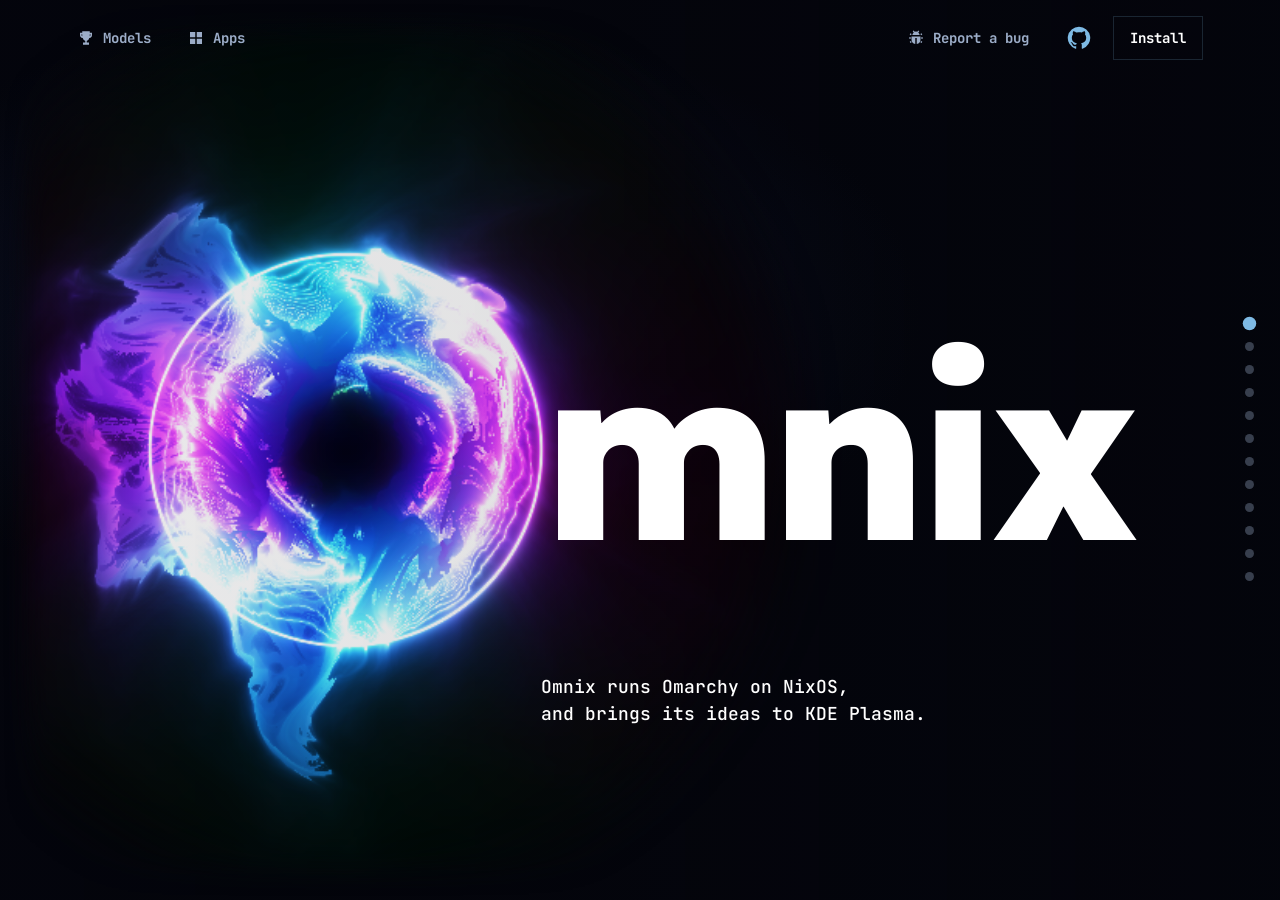
==== index.html @ 340ceb30 "Add Apps section: agent-tested workflows registry and page Registry-driven apps/ page (scripts/build" ====
<!doctype html>
<html lang="en">
<head>
<meta charset="utf-8">
<meta name="viewport" content="width=device-width, initial-scale=1, viewport-fit=cover">
<meta name="color-scheme" content="dark">
<style>html,body{background:#04050c;color:#e8eef8}*,*::before,*::after{box-sizing:border-box}body{margin:0}img,svg{max-width:100%}[hidden]{display:none!important}</style>
<link rel="icon" type="image/svg+xml" href="favicon.svg?v=corona-white-ring">
<link rel="icon" type="image/png" sizes="32x32" href="favicon-32.png?v=corona-white-ring">
<link rel="shortcut icon" href="favicon.ico?v=corona-white-ring">
<link rel="canonical" href="https://www.omnix-linux.com/">
<meta property="og:type" content="website">
<meta property="og:site_name" content="Omnix">
<meta property="og:locale" content="en_US">
<meta property="og:title" content="Omnix: Run Omarchy on NixOS — Hyprland or KDE Plasma">
<meta property="og:description" content="Run Omarchy on NixOS. Omnix is NixOS with the standard Linux filesystem layout, a choice of Hyprland - Omarchy or KDE Plasma - Atrium, and boot-menu rollbacks.">
<meta property="og:url" content="https://www.omnix-linux.com/">
<meta property="og:image" content="https://www.omnix-linux.com/social-preview.png?v=9">
<meta property="og:image:secure_url" content="https://www.omnix-linux.com/social-preview.png?v=9">
<meta property="og:image:type" content="image/png">
<meta property="og:image:width" content="1200">
<meta property="og:image:height" content="630">
<meta property="og:image:alt" content="A large cyan-violet Coronal ring forming the O beside smaller mnix lettering, with the tagline Run Omarchy on NixOS, with Linux paths and rollbacks.">
<meta name="twitter:card" content="summary_large_image">
<meta name="twitter:title" content="Omnix: Run Omarchy on NixOS — Hyprland or KDE Plasma">
<meta name="twitter:description" content="Run Omarchy on NixOS. Omnix is NixOS with the standard Linux filesystem layout, a choice of Hyprland - Omarchy or KDE Plasma - Atrium, and boot-menu rollbacks.">
<meta name="twitter:image" content="https://www.omnix-linux.com/social-preview.png?v=9">
<meta name="twitter:image:alt" content="A large cyan-violet Coronal ring forming the O beside smaller mnix lettering, with the tagline Run Omarchy on NixOS, with Linux paths and rollbacks.">
<title>Omnix: Run Omarchy on NixOS — Hyprland or KDE Plasma</title>
<meta name="color-scheme" content="dark">
<style>html, body { background: #04050c; color: #e8eef8; }
  /* Motion. Entrances decelerate (Material 3 "emphasized decelerate"), run 450-800ms, and stagger
     eyebrow, headline, copy, then the evidence panel and its contents.
     Only transform and opacity animate. Hidden states exist only under .motion, which the head
     script sets before first paint and removes again if the reveal script never runs. */
  :root { --ease-out: cubic-bezier(0.05, 0.7, 0.1, 1); --ease-soft: cubic-bezier(0.16, 1, 0.3, 1); }

  .motion main section:not(.hero):not(.in) :is(.eyebrow, .lede, .term, .stat, .flow > div, .menu .q, .opt, .steps li, .chips span) { opacity: 0; transition: none; }
  .motion main section:not(.hero):not(.in) h2 { opacity: 0; transform: translateY(18px); }
  .motion main section:not(.hero):not(.in) .eyebrow { transform: translateX(-12px); }
  .motion main section:not(.hero):not(.in) .lede { transform: translateY(18px); }
  .motion main section:not(.hero):not(.in) :is(.term, .stat, .steps li) { transform: translateY(40px) scale(0.965); }
  .motion main section:not(.hero):not(.in) :is(.flow > div, .menu .q, .opt, .chips span) { transform: translateY(12px); }

  .motion main section.in :is(.eyebrow, .lede, .term, .stat, .flow > div, .menu .q, .opt, .steps li, .chips span) {
    transition: opacity .55s var(--ease-soft), transform .75s var(--ease-out);
    transition-delay: var(--d, 0ms);
  }
  .motion main section.in h2 { transition: opacity .55s var(--ease-soft), transform .75s var(--ease-out); transition-delay: var(--d, 0ms); }
  /* The stat lands with a little overshoot. */
  .motion main section.in .stat { transition: opacity .5s var(--ease-soft), transform .9s cubic-bezier(0.34, 1.56, 0.64, 1); transition-delay: var(--d, 0ms); }

</style>
<script>
  // Enable section reveals before first paint when motion is allowed.
  (function () {
    try {
      var root = document.documentElement;
      if (window.matchMedia("(prefers-reduced-motion: reduce)").matches) return;
      if ("IntersectionObserver" in window) {
        root.classList.add("motion");
        // If the reveal script never starts, show everything rather than leave it hidden.
        setTimeout(function () { if (!root.classList.contains("motion-live")) root.classList.remove("motion"); }, 3000);
      }
    } catch (e) {}
  })();
</script>
<meta name="description" content="Run Omarchy on NixOS. Omnix is NixOS with the standard Linux filesystem layout, a choice of Hyprland - Omarchy or KDE Plasma - Atrium, and boot-menu rollbacks.">
<script type="application/ld+json">
{
 "@context": "https://schema.org",
 "@graph": [
  {
   "@type": "WebSite",
   "@id": "https://www.omnix-linux.com/#website",
   "name": "Omnix",
   "url": "https://www.omnix-linux.com/"
  },
  {
   "@type": "SoftwareApplication",
   "@id": "https://www.omnix-linux.com/#omnix",
   "name": "Omnix",
   "description": "Omnix is NixOS with the standard Linux filesystem layout. It adds that layout as a layer — no forked packages, no overlays — so Omarchy's Hyprland desktop, KDE Plasma - Atrium and prebuilt Linux software run unmodified, with declarative configuration and boot-menu rollbacks.",
   "applicationCategory": "OperatingSystem",
   "operatingSystem": "Linux (x86-64)",
   "softwareVersion": "0.1.0",
   "url": "https://www.omnix-linux.com/",
   "downloadUrl": "https://github.com/Omnix-Linux/Omnix/releases",
   "isAccessibleForFree": true,
   "offers": {
    "@type": "Offer",
    "price": "0",
    "priceCurrency": "USD"
   },
   "isBasedOn": {
    "@type": "SoftwareApplication",
    "name": "NixOS",
    "url": "https://nixos.org/"
   },
   "sameAs": [
    "https://github.com/Omnix-Linux",
    "https://github.com/Omnix-Linux/Omnix"
   ]
  },
  {
   "@type": "FAQPage",
   "@id": "https://www.omnix-linux.com/#faq",
   "mainEntity": [
    {
     "@type": "Question",
     "name": "What is Omnix?",
     "acceptedAnswer": {
      "@type": "Answer",
      "text": "Omnix is NixOS with the standard Linux filesystem layout. It adds that layout as a layer — no forked packages, no overlays — so Omarchy's Hyprland desktop, KDE Plasma - Atrium and prebuilt Linux software run unmodified, with declarative configuration and boot-menu rollbacks."
     }
    },
    {
     "@type": "Question",
     "name": "Can I run Omarchy on NixOS?",
     "acceptedAnswer": {
      "@type": "Answer",
      "text": "Yes. The Hyprland - Omarchy flavor of Omnix runs Omarchy's own Hyprland configuration, keybindings, themes and scripts on a NixOS base. Choose stable for a pinned Omarchy release (4.0.4) or latest to follow Omarchy's development branch."
     }
    },
    {
     "@type": "Question",
     "name": "Is there an Omarchy-like setup for KDE Plasma?",
     "acceptedAnswer": {
      "@type": "Answer",
      "text": "Yes. KDE Plasma - Atrium is a declarative KDE Plasma 6 desktop that borrows Omarchy habits such as a Meta+W overview, per-screen virtual desktops, the JetBrainsMono Nerd Font and fast key repeat, while staying a familiar, mouse-first taskbar desktop."
     }
    },
    {
     "@type": "Question",
     "name": "Where do I report a bug?",
     "acceptedAnswer": {
      "@type": "Answer",
      "text": "Open an issue with the bug report form at https://github.com/Omnix-Linux/Omnix/issues/new?template=bug.yml. It covers the installer, the base system, both desktops and local AI, and asks for the system details needed. Known issues are listed at https://github.com/Omnix-Linux/Omnix/issues."
     }
    },
    {
     "@type": "Question",
     "name": "Can I change the look without reinstalling?",
     "acceptedAnswer": {
      "@type": "Answer",
      "text": "Yes. In Hyprland - Omarchy, press Super + Ctrl + Shift + Space and pick one of Omarchy's built-in themes; the bar, window borders, terminal and editor change immediately, with no rebuild. To change the whole desktop, change one line in your configuration and rebuild, and the previous desktop stays in the boot menu."
     }
    },
    {
     "@type": "Question",
     "name": "Is Omnix a NixOS fork?",
     "acceptedAnswer": {
      "@type": "Answer",
      "text": "No. Omnix is NixOS (nixos-unstable) with unmodified nixpkgs packages from cache.nixos.org. It adds the standard Linux filesystem layout as a layer built from nix-ld and envfs — symlinks and a library cache, with no overlays, no patched packages and nothing forked."
     }
    },
    {
     "@type": "Question",
     "name": "What does an Omnix rollback restore?",
     "acceptedAnswer": {
      "@type": "Answer",
      "text": "System apps, libraries, system settings and the Linux compatibility layer. Every update is a new boot-menu entry, so you can pick the previous one or run sudo nixos-rebuild switch --rollback. Files and personal settings in your home folder are not changed."
     }
    },
    {
     "@type": "Question",
     "name": "Will prebuilt Linux software run on Omnix?",
     "acceptedAnswer": {
      "@type": "Answer",
      "text": "Most prebuilt software that expects /bin/bash, /usr/lib and /lib64/ld-linux-x86-64.so.2 runs unmodified, including manylinux Python wheels, rustup, AppImages, Electron apps and Playwright's Chromium."
     }
    },
    {
     "@type": "Question",
     "name": "How is Omnix different from omarchy-nix?",
     "acceptedAnswer": {
      "@type": "Answer",
      "text": "omarchy-nix recreates Omarchy as a NixOS and home-manager configuration. Omnix runs Omarchy's own sources on a NixOS base with standard Linux paths, and also offers a KDE Plasma desktop. Both are independent community projects."
     }
    },
    {
     "@type": "Question",
     "name": "What hardware does Omnix support?",
     "acceptedAnswer": {
      "@type": "Answer",
      "text": "Omnix currently supports 64-bit Intel and AMD PCs (x86-64). The Try Omnix Docker app, which runs the real installer in a virtual machine, needs x86-64 Linux, Docker and KVM."
     }
    },
    {
     "@type": "Question",
     "name": "Is Omnix affiliated with Omarchy or NixOS?",
     "acceptedAnswer": {
      "@type": "Answer",
      "text": "No. Omnix is an independent project and is not affiliated with or endorsed by Omarchy, 37signals, Basecamp or the NixOS Foundation."
     }
    }
   ]
  }
 ]
}
</script>
<link rel="preload" href="fonts/lexend-latin.woff2" as="font" type="font/woff2" crossorigin fetchpriority="high">
<link rel="preload" href="fonts/instrument-sans-latin.woff2" as="font" type="font/woff2" crossorigin>
<link rel="preload" href="fonts/jetbrains-mono-latin.woff2" as="font" type="font/woff2" crossorigin fetchpriority="high">
<style>
@font-face {
  font-family: 'Instrument Sans';
  font-style: normal;
  font-weight: 400 600;
  font-stretch: 100%;
  font-display: swap;
  src: url(fonts/instrument-sans-latin.woff2) format('woff2');
  unicode-range: U+0000-00FF, U+0131, U+0152-0153, U+02BB-02BC, U+02C6, U+02DA, U+02DC, U+0304, U+0308, U+0329, U+2000-206F, U+20AC, U+2122, U+2191, U+2193, U+2212, U+2215, U+FEFF, U+FFFD;
}
@font-face {
  font-family: 'JetBrains Mono';
  font-style: normal;
  font-weight: 400 800;
  font-display: swap;
  src: url(fonts/jetbrains-mono-latin.woff2) format('woff2');
  unicode-range: U+0000-00FF, U+0131, U+0152-0153, U+02BB-02BC, U+02C6, U+02DA, U+02DC, U+0304, U+0308, U+0329, U+2000-206F, U+20AC, U+2122, U+2191, U+2193, U+2212, U+2215, U+FEFF, U+FFFD;
}
@font-face {
  font-family: 'Lexend';
  font-style: normal;
  font-weight: 800;
  font-display: swap;
  src: url(fonts/lexend-latin.woff2) format('woff2');
  unicode-range: U+0000-00FF, U+0131, U+0152-0153, U+02BB-02BC, U+02C6, U+02DA, U+02DC, U+0304, U+0308, U+0329, U+2000-206F, U+20AC, U+2122, U+2191, U+2193, U+2212, U+2215, U+FEFF, U+FFFD;
}
</style>
<link rel="preload" href="shader-profile.json?v=mobile-stability-alpha-20261004" as="fetch" crossorigin>
<style>
  /* Layout: one idea per panel over the shader backdrop; copy and evidence share two columns. */
  :root {
    --void: #04050c;
    --ink: #e8eef8;
    --muted: #9cadc8;
    --ice: #7ebae4;
    --nix: #5277c3;
    --violet: #a78bfa;
    --panel: rgba(8, 11, 24, 0.62);
    --line: rgba(126, 186, 228, 0.18);
    --ok: #86efac;
    --font-display: "JetBrains Mono", ui-monospace, "SF Mono", Menlo, Consolas, monospace;
    --font-body: "Instrument Sans", "Segoe UI", system-ui, -apple-system, sans-serif;
    --font-mono: "JetBrains Mono", ui-monospace, "SF Mono", Menlo, Consolas, monospace;
    --step--1: clamp(0.82rem, 0.78rem + 0.15vw, 0.9rem);
    --step-0: clamp(1rem, 0.95rem + 0.25vw, 1.125rem);
    --step-1: clamp(1.25rem, 1.1rem + 0.6vw, 1.5rem);
    --step-3: clamp(2rem, 1.4rem + 2.6vw, 3.4rem);
    --step-5: clamp(3.4rem, 2rem + 7vw, 7.5rem);
    color-scheme: dark;
  }
  /* The document never scrolls; .page does. The shader canvas and the other fixed
     layers sit outside the scroller, so the browser never moves them during a scroll.
     As a fixed layer of a scrolling document, iOS repositioned the canvas a frame late
     each time the worker drew a new frame mid-scroll, so the shader jittered. */
  html, body { height: 100%; overflow: hidden; overscroll-behavior: none; }
  .page {
    position: fixed; inset: 0; z-index: 3; overflow-x: hidden; overflow-y: auto;
    overscroll-behavior-y: contain; -webkit-overflow-scrolling: touch;
    scroll-behavior: smooth; scroll-padding-top: var(--header-height, 76px);
    scroll-timeline: --page block;
  }
  .page:focus { outline: none; }
  /* Fixed layers outside .page animate on its scroll timeline. */
  body { timeline-scope: --page; }
  @media (prefers-reduced-motion: reduce) { .page { scroll-behavior: auto; } }
  body {
    background: var(--void);
    color: var(--ink);
    font-family: var(--font-body);
    font-size: var(--step-0);
    line-height: 1.6;
    -webkit-font-smoothing: antialiased;
  }

  /* Subtle static backdrop; the animated shader belongs to the logo. */
  /* Fixed backdrops take the large viewport height (vh is lvh on iOS), which stays constant
     while Safari's toolbars slide. inset: 0 would resize them mid-scroll and the glow would jump. */
  body::before {
    content: ""; position: fixed; inset: 0 0 auto; height: 100vh; height: 100lvh; z-index: 0; pointer-events: none;
    background: radial-gradient(ellipse 55% 42% at 28% 35%, #10152f 0%, #080b19 45%, var(--void) 80%);
  }
  .scrim {
    position: fixed; inset: 0 0 auto; height: 100vh; height: 100lvh; z-index: 1; pointer-events: none;
    background: linear-gradient(90deg, rgba(4, 5, 12, 0.08) 0%, rgba(4, 5, 12, 0.12) 48%, rgba(4, 5, 12, 0.55) 100%);
  }
  main { position: relative; z-index: 3; }

  section {
    display: grid;
    align-items: center;
    padding-inline: max(16px, 6vw);
    padding-block: clamp(56px, 9svh, 120px);
  }
  /* Keep content animation invalidations inside their own section. */
  main section:not(.hero) { contain: layout paint; }
  /* Only skip sections after their natural size has been rendered and remembered. */
  main section.in { content-visibility: auto; contain-intrinsic-block-size: auto 900px; }
  /* Only the hero fills the screen; the rest size to their content so there are no dead gaps. */
  section.hero { min-height: 100svh; }
  .split {
    display: grid; gap: clamp(28px, 5vw, 72px);
    grid-template-columns: minmax(0, 1.05fr) minmax(0, 0.95fr);
    align-items: center; max-width: 1240px; width: 100%;
  }
  .split > * { min-width: 0; }
  /* The desktop showcase leads with the demo. DOM order stays copy-first for
     reading order and column-scroll, so only the visual order is swapped. */
  .split.desktop-showcase { grid-template-columns: minmax(0, 0.95fr) minmax(0, 1.05fr); }
  .split.desktop-showcase > .scroll-copy-pane { order: 2; }
  .split.desktop-showcase > .desktop-demo { order: 1; }
  .scroll-copy-pane { display: contents; }
  .scroll-copy { min-width: 0; }
  .split.dual-scroll { align-items: start; }
  .dual-scroll > .scroll-copy-pane { display: block; align-self: stretch; overflow: clip; }
  .dual-scroll .scroll-copy { display: flow-root; }
  @media (max-width: 860px) {
    .split, .split.desktop-showcase { grid-template-columns: minmax(0, 1fr); }
    /* Stacked, the copy has to lead again. */
    .split.desktop-showcase > .scroll-copy-pane,
    .split.desktop-showcase > .desktop-demo { order: 0; }
  }

  .eyebrow {
    font-family: var(--font-mono); font-size: var(--step--1); letter-spacing: 0.14em;
    text-transform: uppercase; color: var(--ice);
    display: flex; align-items: center; gap: 12px;
  }
  .eyebrow .n { color: var(--violet); }
  /* Promoted to a real heading where a section has no visible h2. */
  h2.eyebrow { display: flex; font-weight: 400; line-height: 1.3; margin: 0 0 18px; }
  h2 {
    font-family: var(--font-display); font-weight: 800; font-size: var(--step-3);
    line-height: 1.08; letter-spacing: -0.03em; margin: 18px 0 20px; text-wrap: balance;
  }
  h2 em { font-style: normal; background: linear-gradient(90deg, var(--ice), var(--nix) 55%, var(--violet)); -webkit-background-clip: text; background-clip: text; color: transparent; }
  .lede { color: var(--muted); max-width: 56ch; margin: 0; }
  .lede + .lede { margin-top: 14px; }
  .lede strong { color: var(--ink); font-weight: 600; }
  code, .mono { font-family: var(--font-mono); font-size: 0.92em; }
  .lede code { color: var(--ink); background: rgba(126, 186, 228, 0.1); padding: 1px 6px; border-radius: 4px; }

  /* Hero */
  .hero { position: relative; align-items: center; justify-items: center; text-align: center; }
  .hero .hero-inner { justify-items: center; }
  .hero .brand { width: 100%; }
  .hero-inner { max-width: 1240px; width: 100%; display: grid; gap: 28px; }
  .wordmark { position: relative; height: min(62svh, 620px); width: 100%; margin: 0; font-family: "Lexend", "Arial Black", system-ui, sans-serif; font-weight: 800; line-height: 1; }
  /* inset: 0 fills the viewport; 100vh would track Safari's collapsing chrome. */
  /* Hero layers: position comes only from position: fixed and opacity only from the
     scroll timeline below, so nothing on the scroll path runs JavaScript. One-time
     ready states fade with filter: opacity(), leaving opacity to the scroll fade. */
  #coronal { position: fixed; inset: 0; z-index: 0; pointer-events: none; filter: opacity(0); transition: filter .45s ease-out; }
  .shader-ready #coronal { filter: none; }
  .logo-orbit { position: absolute; left: calc(38vw - (100vw - min(88vw, 1240px)) / 2); top: 50%; transform: translate(-50%, -50%); width: min(80vw, 110svh); aspect-ratio: 1; display: block; pointer-events: none; }
  .logo-orbit::after {
    content: ""; position: absolute; left: var(--rim-left, 21.0714%); top: var(--rim-top, 21.0714%);
    width: var(--rim-size, 57.8571%); height: var(--rim-size, 57.8571%); border-radius: 50%;
    border: clamp(1px, .3vw, 4px) solid white; box-shadow: 0 0 12px rgba(255,255,255,.25);
    opacity: .9; filter: opacity(0); transition: filter .18s ease-out;
  }
  .wordmark-ready:not(.shader-ready) .logo-orbit::after { filter: none; }
  @media (prefers-reduced-motion: reduce) {
    .shader-ready #coronal { filter: opacity(0); transition: none; }
  }
  .wordmark-text { visibility: hidden; filter: opacity(0); transition: filter .45s ease-out; position: fixed; z-index: 2; pointer-events: none; font-family: "Lexend", "Arial Black", system-ui, sans-serif; font-weight: 800; line-height: 1; left: calc(38vw + min(23.142857vw, 31.821429svh) - (100vw - min(88vw, 1240px)) / 2); top: 50%; transform: translateY(-50%); font-size: clamp(3.5rem, 10vw, 8.75rem); letter-spacing: -.045em; color: #fff; }
  @media (max-width: 640px) {
    .hero-inner { gap: 24px; }
    .wordmark { height: 44svh; }
    .logo-orbit { width: 100vw; left: calc(37vw - max(16px, 6vw)); }
    .wordmark-text { left: calc(65.928571vw - max(16px, 6vw)); font-size: clamp(2rem, 9vw, 3.5rem); }
  }
  .wordmark-ready .wordmark-text { visibility: visible; filter: none; }
  @media (prefers-reduced-motion: reduce) { .wordmark-text { transition: none; } }
  .tagline { position: fixed; z-index: 2; color: #fff; pointer-events: none; left: var(--tagline-left, 61vw); top: var(--tagline-top, calc(50svh + 96px)); width: var(--tagline-width, 34vw); visibility: hidden; filter: opacity(0); transition: filter .45s ease-out; text-align: left; font-family: var(--font-display); font-weight: 500; font-size: clamp(.75rem, 1.4vw, 1.5rem); line-height: 1.5; margin: 0; max-width: none; text-wrap: balance; }
  @media (max-width: 640px) { .tagline { max-width: none; text-align: left; font-size: .875rem; } }
  .wordmark-ready .tagline { visibility: visible; filter: none; }
  @media (prefers-reduced-motion: reduce) { .tagline { transition: none; } }
  /* Scroll fade: the wordmark leaves as the next section arrives. A scroll-driven
     animation is computed from the scroll offset in the same frame the page moves,
     where a scroll listener would trail by a frame. svh keeps the range fixed while
     iOS toolbars slide. The tagline clears first so it never overlaps the heading. */
  @keyframes hero-fade-shader { from { opacity: 1; } to { opacity: .08; } }
  @keyframes hero-fade-text { from { opacity: 1; } to { opacity: 0; } }
  @keyframes hero-fade-tagline { from { opacity: 1; } 62.5%, to { opacity: 0; } }
  @keyframes hero-fade-rim { from { opacity: .9; } to { opacity: 0; } }
  @supports (animation-timeline: --page) and (timeline-scope: --page) {
    #coronal, .wordmark-text, .tagline, .logo-orbit::after {
      animation: hero-fade-text linear both; animation-timeline: --page; animation-range: 8svh 50svh;
    }
    #coronal { animation-name: hero-fade-shader; }
    .tagline { animation-name: hero-fade-tagline; }
    .logo-orbit::after { animation-name: hero-fade-rim; }
  }
  /* Browsers without scroll timelines fall back to coronal.js setting --hero-fade. */
  @supports not ((animation-timeline: --page) and (timeline-scope: --page)) {
    #coronal { opacity: calc(1 - .92 * var(--hero-fade, 0)); }
    .wordmark-text { opacity: calc(1 - var(--hero-fade, 0)); }
    .tagline { opacity: calc(1 - 1.6 * var(--hero-fade, 0)); }
    .logo-orbit::after { opacity: calc(.9 * (1 - var(--hero-fade, 0))); }
  }
  .cta { display: flex; gap: 12px; flex-wrap: wrap; }
  .btn {
    font-family: var(--font-mono); font-size: var(--step--1); font-weight: 700; letter-spacing: 0.04em;
    text-decoration: none; padding: 13px 20px; border-radius: 999px; border: 1px solid var(--line);
    color: var(--ink); background: rgba(8, 11, 24, 0.5);
    transition: border-color .2s, transform .2s;
  }
  .btn.primary { background: linear-gradient(90deg, var(--nix), #7357e8); border-color: transparent; }
  .btn:hover { border-color: var(--ice); transform: translateY(-1px); }
  .btn:focus-visible, .rail a:focus-visible { outline: 2px solid var(--ice); outline-offset: 3px; }

  /* Evidence panels */
  .term {
    background: var(--panel); border: 1px solid var(--line); border-radius: 14px;
    font-family: var(--font-mono); font-size: clamp(0.74rem, 0.7rem + 0.2vw, 0.86rem); line-height: 1.7;
    overflow: hidden;
  }
  .term-bar { display: flex; gap: 7px; padding: 12px 16px; border-bottom: 1px solid var(--line); align-items: center; }
  .term-bar i { width: 10px; height: 10px; border-radius: 50%; background: rgba(156, 173, 200, 0.3); }
  .term-bar b { margin-left: 8px; font-weight: 500; color: var(--muted); font-size: 0.92em; }
  .term pre { margin: 0; padding: 18px 20px; overflow-x: auto; white-space: pre; color: var(--muted); }
  .term .c { color: var(--ink); }
  .term .p { color: var(--violet); }
  .term .ok { color: var(--ok); }
  .term .bad { color: #fca5a5; }
  .term .hl { color: var(--ice); }



  .menu { padding: 16px 0; }
  .menu .q { padding: 0 20px 10px; color: var(--ink); }
  .opt { display: grid; grid-template-columns: 18px minmax(0, 1fr); gap: 8px; padding: 8px 20px; color: var(--muted); }
  .opt.sel { background: rgba(82, 119, 195, 0.18); color: var(--ink); }
  .opt .k { color: var(--violet); }
  .opt small { display: block; color: var(--muted); font-size: 0.9em; }

  .stat { display: grid; gap: 6px; }
  .stat .big { font-family: var(--font-display); font-weight: 800; font-size: clamp(4.5rem, 3rem + 7vw, 9rem); line-height: 0.9; letter-spacing: -0.06em; }
  .stat .big span { color: var(--ice); }
  .stat .cap { font-family: var(--font-mono); font-size: var(--step--1); color: var(--muted); letter-spacing: 0.06em; text-transform: uppercase; }
  .flow { display: grid; gap: 10px; margin-top: 26px; }
  .flow div { display: grid; grid-template-columns: 9ch minmax(0, 1fr); gap: 14px; font-family: var(--font-mono); font-size: var(--step--1); padding: 10px 14px; border: 1px solid var(--line); border-radius: 10px; background: var(--panel); }
  .flow b { color: var(--ice); font-weight: 700; }
  .flow.ported { margin-top: 0; }
  .flow.ported div { grid-template-columns: 9ch minmax(0, 1fr); line-height: 1.5; }
  .flow code { color: var(--ink); }
  .flow span { color: var(--muted); }

  /* Installer demo */
  .install-demo { margin-top: 30px; }
  .demo-controls { display: flex; flex-wrap: wrap; gap: 8px; align-items: center; margin-bottom: 12px; }
  .demo-controls button { cursor: pointer; font: inherit; font-family: var(--font-mono); font-size: .8rem; color: var(--muted); background: var(--panel); border: 1px solid var(--line); border-radius: 8px; padding: 9px 13px; }
  .demo-controls button[aria-pressed="true"] { color: var(--ice); border-color: var(--nix); background: rgba(82,119,195,.16); }
  .demo-controls button:focus-visible { outline: 2px solid var(--ice); outline-offset: 3px; }
  .demo-controls .demo-pause { margin-left: auto; }
  .demo-console { background: #080b12; border-radius: 4px; backdrop-filter: none; -webkit-backdrop-filter: none; }
  .demo-console .term-bar { justify-content: space-between; color: var(--muted); }
  .demo-console .term-bar b { margin: 0; }
  .demo-screen { padding: clamp(16px, 3vw, 32px); min-height: 360px; overflow-wrap: anywhere; color: #c7d1df; }
  .demo-screen h3 { display: table; font: inherit; font-weight: 700; color: var(--ink); margin: 0 0 22px; padding: 2px 2ch; border: 1px solid var(--muted); border-radius: 5px; }
  .demo-screen p { margin: 0 0 12px; }
  .demo-prompt { color: var(--ink); margin-bottom: 10px; }
  .demo-options { display: grid; gap: 3px; }
  .demo-option { padding: 3px 0; color: var(--muted); }
  .demo-option.selected { color: #d8b4fe; }
  .demo-option small { display: block; margin-left: 2ch; color: var(--muted); }
  .demo-confirm { display: flex; gap: 2ch; margin-top: 16px; }
  .demo-confirm span { padding: 2px 2ch; color: var(--muted); }
  .demo-confirm .selected { background: #b48be4; color: #080b12; }
  .demo-field { color: var(--ink); }
  .demo-cursor { color: var(--ice); }
  .demo-output { font: inherit; white-space: pre-wrap; overflow-wrap: anywhere; line-height: 1.65; color: var(--muted); }
  .demo-status { display: flex; justify-content: space-between; gap: 16px; padding: 12px 16px; border-top: 1px solid var(--line); color: var(--muted); font-size: .75rem; }
  /* Local AI showcase: the desktop tabs over an app mock and its flake config. */
  .ai-demo { min-width: 0; align-self: start; }
  .desktop-tabs.ai-tabs { grid-template-columns: repeat(3, minmax(0, 1fr)); margin-bottom: 16px; }
  .ai-tabs [aria-pressed=true] { color: #fff; border-color: var(--ai-accent); background: linear-gradient(135deg, color-mix(in srgb, var(--ai-accent) 24%, #0b1020), #0b1020);
    box-shadow: 0 0 0 1px color-mix(in srgb, var(--ai-accent) 40%, transparent), 0 8px 28px color-mix(in srgb, var(--ai-accent) 28%, transparent); }
  .ai-tabs [aria-pressed=true] .tab-icon { color: var(--ai-accent); filter: drop-shadow(0 0 6px color-mix(in srgb, var(--ai-accent) 70%, transparent)); }
  .ai-demo, .ai-tabs [data-ai=ollama] { --ai-accent: #e8eef8; }
  .ai-demo[data-ai=lmstudio], .ai-tabs [data-ai=lmstudio] { --ai-accent: #a78bfa; }
  .ai-demo[data-ai=llamacpp], .ai-tabs [data-ai=llamacpp] { --ai-accent: #f0b35a; }
  .ai-window { height: 300px; display: flex; flex-direction: column; border: 1px solid color-mix(in srgb, var(--ai-accent) 30%, #2a3346); border-radius: 12px; overflow: hidden;
    background: #0b0f1c; box-shadow: 0 18px 40px #0006; font-family: var(--font-body); font-size: .8rem; color: #d6deec; transition: border-color .3s; }
  .ai-bar { display: flex; gap: 6px; align-items: center; padding: 9px 12px; background: #121828; border-bottom: 1px solid #222b3f; }
  .ai-bar i { width: 9px; height: 9px; border-radius: 50%; background: #3a4560; }
  .ai-bar b { margin-left: 6px; font: 500 .72rem var(--font-mono); color: #8d9ab3; }
  .ai-body { flex: 1; min-height: 0; display: flex; }
  .ai-body.enter { animation: ai-in .32s var(--ease-soft); }
  @keyframes ai-in { from { opacity: 0; transform: translateY(6px); } }
  .ai-side { width: 34%; padding: 10px; border-right: 1px solid #222b3f; background: #0e1322; display: grid; align-content: start; gap: 4px; }
  .ai-side span { padding: 6px 8px; border-radius: 6px; font: .68rem var(--font-mono); color: #8d9ab3; white-space: nowrap; overflow: hidden; text-overflow: ellipsis; }
  .ai-side .on { background: color-mix(in srgb, var(--ai-accent) 18%, transparent); color: #fff; }
  .ai-side small { font: 600 .6rem var(--font-mono); letter-spacing: .08em; color: #5d6a85; padding: 4px 8px 2px; }
  .ai-chat { flex: 1; min-width: 0; padding: 12px 14px; display: flex; flex-direction: column; gap: 9px; }
  .ai-chip { align-self: flex-start; font: .65rem var(--font-mono); padding: 3px 8px; border-radius: 99px; border: 1px solid #2c3650; color: var(--ai-accent); }
  .ai-msg { max-width: 92%; padding: 8px 11px; border-radius: 10px; line-height: 1.45; }
  .ai-msg.me { align-self: flex-end; background: #1d2740; }
  .ai-msg.bot { background: #131a2b; border: 1px solid #1f283d; }
  .ai-msg .think { display: block; font: .66rem var(--font-mono); color: #6f7d99; margin-bottom: 4px; }
  .ai-input { margin-top: auto; padding: 8px 11px; border: 1px solid #263049; border-radius: 10px; color: #5d6a85; }
  .ai-term { flex: 1; padding: 12px 14px; font: .7rem/1.6 var(--font-mono); color: #8d9ab3; white-space: pre; overflow: auto; }
  .ai-term b { color: var(--ai-accent); font-weight: 500; } .ai-term em { color: var(--ok); font-style: normal; }
  .ai-config { margin-top: 12px; } .ai-config pre { font-size: .78rem; }
  @media (max-width: 560px) { .ai-window { height: 280px; } .ai-side { display: none; } .ai-tabs small { display: none; } }
  @media (prefers-reduced-motion: reduce) { .ai-body.enter { animation: none; } }
  .demo-caption { margin: 12px 0 0; color: var(--muted); font-size: .8rem; }
  @media (max-width: 520px) { .demo-screen { min-height: 500px; } .demo-status { flex-wrap: wrap; gap: 4px; } }
  @media (max-width: 860px) {
    /* Keep natural section heights and text positions stable on touch screens. */
    main section.in { content-visibility: visible; contain-intrinsic-block-size: none; }
    .motion main section:not(.hero):not(.in) :is(h2, .eyebrow, .lede, .term, .stat, .flow > div, .menu .q, .opt, .steps li, .chips span),
    .motion main section.in :is(h2, .eyebrow, .lede, .term, .stat, .flow > div, .menu .q, .opt, .steps li, .chips span) {
      transform: none;
      transition-property: opacity;
    }
    .tagline { font-size: max(.8125rem, 2.8vw); }
    .tagline br { display: none; }
  }
  .wide { max-width: 1240px; width: 100%; }

  footer { position: relative; z-index: 3; padding-inline: max(16px, 6vw); padding-block: 48px 64px; border-top: 1px solid var(--line); background: rgba(4, 5, 12, 0.82); }
  .foot { max-width: 1240px; display: grid; gap: 28px; grid-template-columns: repeat(auto-fit, minmax(220px, 1fr)); }
  .foot h4 { margin: 0 0 10px; font-family: var(--font-mono); font-size: var(--step--1); letter-spacing: 0.12em; text-transform: uppercase; color: var(--ice); font-weight: 500; }
  .foot p, .foot li { margin: 0; color: var(--muted); font-size: 0.92rem; }
  .foot ul { list-style: none; padding: 0; margin: 0; display: grid; gap: 6px; }
  .foot li:has(.repo-icon) { display: flex; align-items: center; gap: 8px; }
  .foot .repo-icon { flex: none; width: 20px; height: 20px; border-radius: 5px; color: var(--muted); }
  .foot a { color: var(--ink); text-decoration-color: var(--nix); text-underline-offset: 3px; }
  .foot a:hover { color: var(--ice); }

  /* Persistent navigation, with space for future links and no background effects. */
  :root { --header-height: 76px; }
  .site-header { position: fixed; inset: 0 0 auto; z-index: 6; height: var(--header-height); padding-inline: max(16px, 6vw); background: transparent; pointer-events: none; }
  .site-nav { max-width: 1240px; height: 100%; margin-inline: auto; display: flex; justify-content: space-between; align-items: center; gap: 8px; }
  .site-nav-links { display: flex; align-items: center; gap: 12px; pointer-events: auto; }
  .site-nav a { display: inline-flex; align-items: center; justify-content: center; min-height: 44px; padding: 10px 16px; font-family: var(--font-mono); font-size: .875rem; font-weight: 700; color: #fff; text-decoration: none; }
  .site-nav .nav-bug { gap: 8px; color: var(--muted); }
  .nav-bug svg { width: 18px; height: 18px; fill: currentColor; }
  .site-nav .nav-bug:hover { color: var(--ice); }
  /* Models sits on the left, flush with the content edge; the rest stay on the right. */
  .site-nav-start { display: flex; align-items: center; gap: 4px; pointer-events: auto; }
  .site-nav .nav-leaderboard, .site-nav .nav-apps { gap: 8px; color: var(--muted); }
  .site-nav .nav-leaderboard { padding-left: 0; }
  .nav-leaderboard svg, .nav-apps svg { width: 18px; height: 18px; fill: currentColor; flex: none; }
  .site-nav .nav-leaderboard:hover, .site-nav .nav-leaderboard[aria-current="page"], .site-nav .nav-apps:hover, .site-nav .nav-apps[aria-current="page"] { color: var(--ice); }
  /* Below 440px Models and Apps collapse to 44px icon buttons; Models stays flush with the content edge. */
  @media (max-width: 440px) {
    .site-nav-start { gap: 0; }
    .site-nav .nav-leaderboard, .site-nav .nav-apps { width: 44px; padding: 10px; }
    .site-nav .nav-leaderboard { padding-left: 0; justify-content: flex-start; }
    .nav-leaderboard span, .nav-apps span { display: none; }
    .nav-leaderboard svg, .nav-apps svg { width: 20px; height: 20px; }
  }
  @media (max-width: 640px) { .site-nav .nav-bug { width: 44px; padding: 10px; } .nav-bug span { display: none; } .nav-bug svg { width: 20px; height: 20px; } }
  @media (max-width: 360px) { .site-nav .nav-install { padding-inline: 10px; } }
  .bug-options { margin-top: 24px; }
  .site-nav .nav-install { border: 1px solid var(--line); border-radius: 0; }
  .site-nav .nav-github { width: 44px; padding: 10px; color: var(--ice); }
  .nav-github svg { width: 24px; height: 24px; fill: currentColor; }
  .site-nav a:hover { color: var(--ice); }
  .site-nav .nav-github:hover { color: var(--violet); }
  .site-nav .nav-install:hover { border-color: var(--ice); }
  .site-nav a:focus-visible { outline: 2px solid var(--ice); outline-offset: 3px; }
  .try-intro { padding: clamp(24px, 4vw, 48px); border: 1px solid rgba(167, 139, 250, .45); border-radius: 20px; background: radial-gradient(ellipse at top left, rgba(82, 119, 195, .22), transparent 70%), rgba(8, 11, 24, .85); }
  .try-intro h2 { font-size: clamp(2.75rem, 6vw, 5.5rem); margin-block: 16px; }
  .try-intro .try-promise { color: var(--ink); font-size: var(--step-1); }
  .try-options { display: grid; grid-template-columns: repeat(2, minmax(0, 1fr)); gap: 20px; margin-top: 28px; }
  .try-card { display: flex; flex-direction: column; min-width: 0; padding: 24px; border: 1px solid var(--line); border-radius: 12px; background: rgba(4, 5, 12, .5); }
  .try-card h3 { margin: 0 0 10px; font-family: var(--font-display); font-size: var(--step-1); line-height: 1.25; }
  .try-card p { margin: 0 0 20px; color: var(--muted); }
  .try-card .btn { display: flex; justify-content: center; text-align: center; margin-top: auto; }
  .try-reference { color: var(--ice); font-size: var(--step--1); margin-bottom: 20px; text-underline-offset: 3px; }
  .try-reference:focus-visible { outline: 2px solid var(--ice); outline-offset: 3px; }
  @media (max-width: 640px) { .try-options { grid-template-columns: minmax(0, 1fr); } .try-card { padding: 20px; } }
  @media (max-width: 640px) { :root { --header-height: 64px; } .site-nav-links { gap: 4px; } }


  /* Audience cards, FAQ */
  /* Statement band: a second hero between the shader and the first section. */
  .statement { padding-block: clamp(80px, 12svh, 150px); }
  .statement-inner { max-width: 1240px; width: 100%; }
  .statement h2 { max-width: 20ch; font-size: var(--step-5); margin-bottom: 26px; }
  .statement .lede { max-width: 62ch; }
  .statement .lede + .lede { margin-top: 16px; }
  .statement .cta { margin-top: 32px; gap: 14px; }

  /* Vision: collapsed by default, expanding to show the detail. */
  .vision-list { margin-top: 26px; display: grid; gap: 12px; }
  .vision-item { border: 1px solid var(--line); border-radius: 12px; background: var(--panel); overflow: hidden; }
  .vision-item summary {
    display: flex; align-items: center; gap: 14px; padding: 16px 18px;
    cursor: pointer; list-style: none; min-height: 44px;
  }
  .vision-item summary::-webkit-details-marker { display: none; }
  .vision-item summary:focus-visible { outline: 2px solid var(--ice); outline-offset: -2px; }
  .vision-icon { flex: none; display: grid; place-items: center; width: 38px; height: 38px; border-radius: 10px; border: 1px solid var(--line); color: var(--ice); }
  .vision-icon svg { width: 20px; height: 20px; }
  .vision-text { display: grid; gap: 2px; min-width: 0; }
  .vision-text b { color: var(--ink); font-weight: 600; line-height: 1.3; }
  .vision-text small { color: var(--muted); font-size: var(--step--1); }
  .vision-item[open] .vision-icon { border-color: var(--ice); }
  .vision-item summary::after {
    content: ""; margin-left: auto; flex: none; width: 9px; height: 9px;
    border-right: 2px solid var(--muted); border-bottom: 2px solid var(--muted);
    transform: rotate(45deg) translate(-2px, -2px); transition: transform .2s ease-out;
  }
  .vision-item[open] summary::after { transform: rotate(-135deg) translate(-3px, -3px); }
  .vision-item > p { margin: 0; padding: 0 18px 14px 70px; color: var(--muted); max-width: 60ch; }
  .vision-item pre { margin: 0 18px 18px 70px; border-radius: 8px; font-size: var(--step--1); }
  .vision-note { margin-top: 22px; }
  .cta { display: flex; flex-wrap: wrap; gap: 12px; margin-top: 28px; }
  .lede a { color: var(--ice); text-underline-offset: 3px; }
  .faq-list { margin-top: 28px; border-bottom: 1px solid var(--line); max-width: 900px; }
  .faq-list details { border-top: 1px solid var(--line); }
  .faq-list summary { min-height: 44px; padding: 16px 0; cursor: pointer; color: var(--ink); font-family: var(--font-display); font-weight: 600; font-size: var(--step-1); line-height: 1.3; }
  .faq-list summary:focus-visible { outline: 2px solid var(--ice); outline-offset: 3px; }
  .faq-list details p { margin: 0 0 18px; color: var(--muted); max-width: 72ch; }
  .lede kbd { font-family: var(--font-mono); font-size: .85em; color: var(--ink); padding: 0 5px; border: 1px solid var(--line); border-radius: 4px; }
  /* Section rail */
  .rail { position: fixed; right: max(12px, 2vw); top: 50%; transform: translateY(-50%); z-index: 5; display: grid; gap: 14px; }
  .rail a { width: 9px; height: 9px; border-radius: 50%; background: rgba(156, 173, 200, 0.35); display: block; transition: transform .25s; }
  .rail a.on { background: var(--ice); transform: scale(1.5); }
  @media (max-width: 640px) { .rail { display: none; } }

  .no-gl .scrim { background: linear-gradient(90deg, rgba(4, 5, 12, 0.7), rgba(4, 5, 12, 0.2)); }
</style>
<link rel="stylesheet" href="desktop-preview.css?v=20261004-kde-dock">
<link rel="stylesheet" href="omarchy-preview.css?v=20261004-desktop-tabs">
</head>
<body>
<canvas id="coronal" data-shader-profile="shader-profile.json?v=mobile-stability-alpha-20261004" data-shader-version="mobile-stability-alpha-20261004" aria-hidden="true"></canvas>
<span class="wordmark-text" aria-hidden="true">mnix</span>
<h1 class="tagline">Omnix runs Omarchy on NixOS,<br> and brings its ideas to KDE Plasma.</h1>
<div class="scrim"></div>

<header class="site-header">
  <nav class="site-nav" aria-label="Main navigation">
    <div class="site-nav-start">
      <a class="nav-leaderboard" href="benchmarks/" title="AI models, benchmarks and routing" aria-label="Models"><svg viewBox="0 0 24 24" aria-hidden="true" focusable="false"><path d="M7 3h10v2h3v3a4 4 0 0 1-3.6 4A5 5 0 0 1 13 15.9V18h3v3H8v-3h3v-2.1A5 5 0 0 1 7.6 12 4 4 0 0 1 4 8V5h3V3zm0 4H6v1a2 2 0 0 0 1 1.7V7zm10 0v2.7A2 2 0 0 0 18 8V7h-1z"/></svg><span>Models</span></a>
      <a class="nav-apps" href="apps/" title="Apps tested on Omnix" aria-label="Apps"><svg viewBox="0 0 24 24" aria-hidden="true" focusable="false"><path d="M4 4h7v7H4zm9 0h7v7h-7zM4 13h7v7H4zm9 0h7v7h-7z"/></svg><span>Apps</span></a>
    </div>
    <div class="site-nav-links">
      <a class="nav-bug" href="#bugs" title="Report a bug"><svg viewBox="0 0 24 24" aria-hidden="true" focusable="false"><path d="M9 4.5 7.6 3.1l1.1-1.1L10.4 3.7a5 5 0 0 1 3.2 0L15.3 2l1.1 1.1L15 4.5A4.9 4.9 0 0 1 16.9 8H7.1A4.9 4.9 0 0 1 9 4.5zM6 10h12v4a6 6 0 0 1-5 5.9V12h-2v7.9A6 6 0 0 1 6 14v-4zm-3 1h2v2H3v-2zm16 0h2v2h-2v-2zM3.6 17l1.6-1 1 1.7-1.6 1-1-1.7zm15.2-1 1.6 1-1 1.7-1.6-1 1-1.7zM3.6 7.3l1-1.7 1.6 1-1 1.7-1.6-1zm14.2-.7 1.6-1 1 1.7-1.6 1-1-1.7z"/></svg><span>Report a bug</span></a>
      <a class="nav-github" href="https://github.com/Omnix-Linux" aria-label="Omnix on GitHub" title="Omnix on GitHub">
        <svg viewBox="0 0 24 24" aria-hidden="true" focusable="false"><path d="M12 .75a11.25 11.25 0 0 0-3.558 21.923c.563.104.768-.244.768-.542 0-.267-.01-.975-.015-1.914-3.13.68-3.79-1.508-3.79-1.508-.512-1.302-1.25-1.65-1.25-1.65-1.022-.699.077-.685.077-.685 1.13.08 1.725 1.16 1.725 1.16 1.005 1.722 2.638 1.225 3.28.937.102-.729.394-1.225.716-1.507-2.499-.285-5.126-1.25-5.126-5.565 0-1.23.44-2.235 1.16-3.023-.117-.285-.503-1.43.11-2.98 0 0 .945-.303 3.094 1.154A10.79 10.79 0 0 1 12 6.172c.956.005 1.92.129 2.819.378 2.147-1.457 3.09-1.154 3.09-1.154.615 1.55.23 2.695.113 2.98.723.788 1.158 1.793 1.158 3.023 0 4.327-2.631 5.277-5.138 5.556.404.349.764 1.034.764 2.084 0 1.505-.014 2.719-.014 3.088 0 .3.203.65.774.54A11.25 11.25 0 0 0 12 .75Z"/></svg>
      </a>
      <a class="nav-install" href="#install">Install</a>
    </div>
  </nav>
</header>

<nav class="rail" aria-label="Sections">
  <a href="#top" aria-label="Omnix"></a>
  <a href="#who" aria-label="Why Omnix"></a>
  <a href="#flavors" aria-label="Choose your desktop"></a>
  <a href="#ml" aria-label="Private AI on your own GPU, running instantly"></a>
  <a href="#rollback" aria-label="Every update can be undone"></a>
  <a href="#runs" aria-label="Linux apps working on NixOS"></a>
  <a href="#ported" aria-label="Save your configuration as a git repo"></a>
  <a href="#soldr" aria-label="A luxury experience for building Rust apps"></a>
  <a href="#vision" aria-label="Coming next: APE support and a WebAssembly runtime"></a>
  <a href="#faq" aria-label="Frequently asked questions"></a>
  <a href="#bugs" aria-label="Report a bug"></a>
  <a href="#install" aria-label="Try Omnix"></a>
</nav>

<div class="page" id="page" tabindex="-1">
<main>
  <section class="hero" id="top">
    <div class="hero-inner">
      <div class="brand">
        <div class="wordmark" role="img" aria-label="Omnix">
          <span class="logo-orbit" aria-hidden="true"></span>
        </div>
      </div>
    </div>
  </section>

  <section id="who" class="who statement">
    <div class="statement-inner">
      <div class="eyebrow">Why Omnix</div>
      <h2>A next-generation NixOS that <em>runs everything.</em></h2>
      <p class="lede">Not a fork, not a reimplementation: NixOS itself, with the standard Linux filesystem layout laid
        back on top. Nothing is patched and nothing is overlaid, so every package stays exactly as its maintainers
        shipped it.</p>
      <p class="lede">That one missing layer is what everything else follows from. Your existing Linux software runs
        unmodified. Any desktop you want runs on it. And the whole system is one text file you can read, change, and
        roll back.</p>
      <div class="cta">
        <a class="btn primary" href="#install">Try Omnix</a>
        <a class="btn" href="#flavors">Compare the desktops</a>
      </div>
    </div>
  </section>

  <section id="flavors">
    <div class="split desktop-showcase">
      <div>
        <div class="eyebrow">Choose your desktop</div>
        <h2>Pick a desktop. <em>Switch any time.</em></h2>
        <p class="lede">Every Omnix desktop shares the same NixOS base. Choose Hyprland - Omarchy for keyboard-driven tiling, or KDE Plasma - Atrium for a familiar taskbar desktop.</p>
        <p class="lede"><strong>Don’t like the look? Pick another theme and switch immediately.</strong> Hyprland - Omarchy includes Omarchy’s built-in themes, from Tokyo Night and Catppuccin to Gruvbox, Nord and Rosé Pine. Press <kbd>Super</kbd> + <kbd>Ctrl</kbd> + <kbd>Shift</kbd> + <kbd>Space</kbd>, choose one, and the bar, window borders, terminal and editor change color on the spot, with no rebuild and no logout. Try it in the preview.</p>
        <p class="lede"><strong>Want a different desktop altogether?</strong> Change one line in your configuration and rebuild. Your previous desktop stays in the boot menu, so trying something new is never a one-way trip.</p>
        <p class="lede preview-description">Hyprland tiles every window automatically. Open and close windows, switch workspaces and try Omarchy’s themes.</p>
      </div>
      <div class="desktop-demo" data-desktop="omarchy">
        <div class="preview-controls desktop-tabs" role="group" aria-label="Choose a desktop to preview"><button type="button" data-desktop="omarchy" aria-pressed="true"><svg class="tab-icon" viewBox="0 0 27 13" preserveAspectRatio="none" aria-hidden="true"><path fill="currentColor" d="M0 0h27v1h-27zM0 1h2v1h-2zM13 1h2v1h-2zM25 1h2v1h-2zM0 2h2v1h-2zM4 2h11v1h-11zM19 2h4v1h-4zM25 2h2v1h-2zM0 3h2v1h-2zM4 3h2v1h-2zM21 3h2v1h-2zM25 3h2v1h-2zM0 4h2v1h-2zM4 4h2v1h-2zM21 4h2v1h-2zM25 4h2v1h-2zM0 5h2v1h-2zM4 5h2v1h-2zM21 5h2v1h-2zM25 5h2v1h-2zM0 6h6v1h-6zM21 6h2v1h-2zM25 6h2v1h-2zM0 7h2v1h-2zM4 7h2v1h-2zM21 7h2v1h-2zM25 7h2v1h-2zM0 8h2v1h-2zM4 8h2v1h-2zM21 8h2v1h-2zM25 8h2v1h-2zM0 9h2v1h-2zM4 9h2v1h-2zM21 9h2v1h-2zM25 9h2v1h-2zM0 10h2v1h-2zM4 10h19v1h-19zM25 10h2v1h-2zM0 11h2v1h-2zM13 11h2v1h-2zM25 11h2v1h-2zM0 12h15v1h-15zM17 12h10v1h-10z"/></svg><span class="tab-text"><b>Hyprland&nbsp;- Omarchy</b><small>Tiling · Omarchy themes</small></span><span class="tab-dots" aria-hidden="true"><i></i><i></i><i></i></span></button><button type="button" data-desktop="plasma" aria-pressed="false"><svg class="tab-icon" viewBox="0 0 16 16" aria-hidden="true"><path fill="currentColor" d="M5 2a1 1 0 1 0 0 2 1 1 0 0 0 0-2zm5 0L8.5 3.5 11 6 8.5 8.5 10 10l4-4-4-4zM3.25 6.5a1.25 1.25 0 1 0 0 2.5 1.25 1.25 0 0 0 0-2.5zM6.5 11a1.5 1.5 0 1 0 0 3 1.5 1.5 0 0 0 0-3z"/></svg><span class="tab-text"><b>KDE Plasma&nbsp;- Atrium</b><small>Dock · desktops per monitor</small></span></button></div>
        <div class="preview-monitors"></div>
        <p class="preview-caption" aria-live="polite">Hyprland - Omarchy · interactive illustration · colors from Omarchy’s themes</p>
      </div>
    </div>
  </section>

  <section id="ml">
    <div class="split">
      <div>
        <div class="eyebrow">Local AI</div>
        <h2>Private AI on your own GPU, <em>running instantly.</em></h2>
        <p class="lede">Run Qwen, Llama and Gemma on your own hardware, with no account, no API bill and no data
          leaving your machine. Omnix turns the usual afternoon of drivers, CUDA versions and install guides into a few
          lines of configuration and a single rebuild.</p>
        <p class="lede"><strong>The tools you already know, set up correctly.</strong> Ollama, LM Studio and llama.cpp
          each come with the GPU runtime that matches your card, built and tested to work together. Switching between
          them is a one-line change.</p>
        <p class="lede"><strong>Built to keep pace with AI.</strong> New models and runtimes arrive every month. Your
          setup stays exactly as it is until you choose to update, then moves forward as a whole with
          <code>nix flake update</code>. If an update misbehaves, the previous version is one reboot away.</p>
        <p class="lede"><strong>Compatible with the wider ecosystem.</strong> Because Omnix provides the standard Linux
          layout, CUDA wheels from PyPI, conda environments and vendor AI SDKs run without workarounds.</p>
        <p class="lede ai-description">Ollama serves models over a local API, and Open WebUI gives you a polished, ChatGPT-style chat in the browser.</p>
      </div>
      <div class="ai-demo" data-ai="ollama">
        <div class="desktop-tabs ai-tabs" role="group" aria-label="Choose a local AI tool to preview">
          <button type="button" data-ai="ollama" aria-pressed="true"><svg class="tab-icon" viewBox="0 0 24 24" aria-hidden="true"><path fill="currentColor" d="M7 2c1.1 0 2 1.6 2 3.6v1.1a7.6 7.6 0 0 1 6 0V5.6C15 3.6 15.9 2 17 2s2 1.6 2 3.6v3.2A7 7 0 0 1 20 12.5V22h-2v-4H6v4H4v-9.5a7 7 0 0 1 1-3.7V5.6C5 3.6 5.9 2 7 2zm2.5 10a1.2 1.2 0 1 0 0 2.4 1.2 1.2 0 0 0 0-2.4zm5 0a1.2 1.2 0 1 0 0 2.4 1.2 1.2 0 0 0 0-2.4z"/></svg><span class="tab-text"><b>Ollama</b><small>Server · Open WebUI chat</small></span></button>
          <button type="button" data-ai="lmstudio" aria-pressed="false"><svg class="tab-icon" viewBox="0 0 24 24" aria-hidden="true"><path fill="currentColor" d="M3 4h18a1 1 0 0 1 1 1v14a1 1 0 0 1-1 1H3a1 1 0 0 1-1-1V5a1 1 0 0 1 1-1zm1 3v11h5V7H4zm7 0v2h9V7h-9zm0 4v2h7v-2h-7zm0 4v2h8v-2h-8z"/></svg><span class="tab-text"><b>LM Studio</b><small>Desktop app · model browser</small></span></button>
          <button type="button" data-ai="llamacpp" aria-pressed="false"><svg class="tab-icon" viewBox="0 0 24 24" aria-hidden="true"><path fill="currentColor" d="M3 4h18v16H3V4zm2 2v12h14V6H5zm1.5 2.5 3.5 3-3.5 3-1-1.1L8 11.5 5.5 9.6zM11 14h6v1.6h-6z"/></svg><span class="tab-text"><b>llama.cpp</b><small>Lean server · GGUF files</small></span></button>
        </div>
        <div class="ai-window" aria-live="polite">
          <div class="ai-bar"><i></i><i></i><i></i><b class="ai-bar-title">localhost:8080 · Open WebUI</b></div>
          <div class="ai-body"></div>
        </div>
        <div class="term ai-config">
          <div class="term-bar"><i></i><i></i><i></i><b class="ai-config-title">/etc/nixos/ai.nix</b></div>
<pre class="ai-pre"></pre>
        </div>
        <p class="preview-caption">Illustration. Configurations use modules and packages that ship with NixOS and nixpkgs; models need matching GPU memory.</p>
      </div>
    </div>
  </section>

  <section id="rollback">
    <div class="split">
      <div>
        <div class="eyebrow">Rollback</div>
        <h2>Every update <em>can be undone.</em></h2>
        <p class="lede">Each Omnix system update becomes a new entry in the boot menu. If one breaks something, pick the
          previous entry: system apps, libraries and settings come back as they were. Your files and personal settings stay untouched.</p>
        <p class="lede">Your system is a Nix flake that <strong>you</strong> own in <code>/etc/nixos</code>, and your desktop is one
          input in it. The Linux compatibility layer is versioned with it, so a rollback restores the library layout too.</p>
      </div>
      <div class="term" role="img" aria-label="Boot menu listing system generations">
        <div class="term-bar"><i></i><i></i><i></i><b>boot menu</b></div>
<pre><span class="c">Omnix</span>
<span class="hl">▸ Generation 14   Hyprland - Omarchy (stable)   2026-10-03</span>
  Generation 13   KDE Plasma - Atrium              2026-09-28
  Generation 12   KDE Plasma - Atrium              2026-09-21
  Generation 11   Minimal             2026-09-20

<span class="p">$</span> <span class="c">sudo nixos-rebuild switch --rollback</span>
<span class="ok">switched to generation 13 (KDE Plasma - Atrium)</span></pre>
      </div>
    </div>
  </section>

  <section id="runs">
    <div class="split" id="cache">
      <div>
        <div class="eyebrow">Compatibility</div>
        <h2>The Linux apps you already use, <em>working on NixOS.</em></h2>
        <p class="lede">Python wheels, rustup, AppImages, Electron apps and vendor SDKs expect standard Linux folders such as
          <code>/bin/bash</code>, <code>/usr/lib</code> and <code>/lib64</code>. Omnix adds them to NixOS.</p>
        <p class="lede"><strong>Add, never relocate.</strong> Packages stay unmodified in <code>/nix/store</code> and download
          from the same <code>cache.nixos.org</code> as NixOS. Omnix uses no overlays or patches, so it asks nothing
          special of nixpkgs maintainers.</p>
      </div>
      <div class="term" role="img" aria-label="Package sources and compatibility paths: unmodified nixpkgs packages, NixOS binary cache, local builds when needed, and standard Linux paths">
        <div class="term-bar"><i></i><i></i><i></i><b>Nix packages. Linux compatibility.</b></div>
<pre><span class="hl">nixpkgs</span>                 // unmodified packages
  |-- cache.nixos.org    // download when available
  '-- local builds      // compile when needed
             |
             v
<span class="hl">/nix/store</span>              // packages stay here
             |
             v
<span class="ok">Omnix FHS layer</span>         // familiar Linux paths
  |-- /bin/bash         // shell for scripts
  |-- /usr/lib          // shared libraries
  '-- /lib64            // compatibility loader</pre>
      </div>
    </div>
  </section>

  <section id="ported">
    <div class="split" id="problem">
      <div>
        <div class="eyebrow">Your system, in text</div>
        <h2>Save your entire computer configuration <em>as a git repo, and share it.</em></h2>
        <p class="lede">Your whole system is one file you own in <code>/etc/nixos</code>: the packages, the desktop, the
          keyboard shortcuts, the wallpaper. Change it in a text editor, commit it, and the history is the record of
          what you changed and when.</p>
        <p class="lede"><strong>Share it as an Omnix flake.</strong> Point a friend, a teammate or an AI assistant at the
          repo and they get the same machine. Nothing is hidden in a GUI, and nothing is lost when the disk dies.</p>
      </div>
      <div class="term">
        <div class="term-bar"><i></i><i></i><i></i><b>~/.config/omnix</b></div>
<pre aria-label="An Omnix configuration flake committed to git"><span class="hl">$ git init &amp;&amp; git remote add origin</span>
  <span class="p">git@github.com:you/omnix-config.git</span>

<span class="hl">$ cat flake.nix</span>
{
  <span class="c">// the whole machine, as text</span>
  inputs.nixpkgs.url = <span class="p">"github:NixOS/nixpkgs/nixos-unstable"</span>;
  inputs.omnix.url = <span class="p">"github:Omnix-Linux/Omnix"</span>;
  outputs = { nixpkgs, omnix, ... }: {
    nixosConfigurations.<span class="p">"laptop"</span> = nixpkgs.lib.nixosSystem {
      modules = [
        omnix.nixosModules.default
        <span class="p">./hardware.nix</span>      <span class="c">// disks, GPU</span>
        <span class="p">./desktop.nix</span>      <span class="c">// Hyprland - Omarchy</span>
      ];
    };
  };
}

<span class="hl">$ git push</span>
<span class="ok">✓ same machine, anywhere</span></pre>
      </div>
    </div>
  </section>

  <section id="soldr">
    <div class="split">
      <div>
        <div class="eyebrow">Rust, optimized</div>
        <h2>A <em>luxury</em> experience for building Rust apps.</h2>
        <p class="lede">On Omnix, <code>cargo</code> is aliased to <code>soldr cargo</code>. You type the commands you
          already know; underneath, the build is cleaned up for you — the right toolchain fetched and pinned, each
          compilation cached, and nothing rebuilt that does not have to be.</p>
        <p class="lede"><strong>Warm builds come back in seconds.</strong> The cache is content-addressed, so a build
          reuses the exact compilation it already did — and shares it across branches and pull requests, which a
          per-branch CI cache cannot do. Cross-PR builds run about twice as fast.</p>
        <p class="lede"><strong>Cross-compilation is a first-class citizen.</strong> The tools for it are built in, not
          bolted on, so cross-compiling is as easy as compiling: one command provisions the SDK and builds a macOS
          binary from Linux, or a Windows one, without renting a runner to produce it.</p>
      </div>
      <div class="term">
        <div class="term-bar"><i></i><i></i><i></i><b>cargo · aliased on Omnix</b></div>
<pre aria-label="Cargo cross-compiling to macOS, aliased to soldr on Omnix"><span class="p"># cargo is aliased to soldr cargo</span>

<span class="hl">$ cargo build --release</span>
  <span class="c">// warm cache · no recompile</span>

<span class="hl">$ cargo build --target mac-arm64</span>
  <span class="c">// macOS, built from Linux</span>
  <span class="ok">✓ your-app (macOS arm64)</span>

<span class="hl">$ cargo test</span>
  <span class="c">// shares the cache across branches</span></pre>
      </div>
    </div>
    <div class="wide">
      <p class="lede">The alias points at <a href="https://github.com/zackees/soldr">Soldr</a>, the toolchain behind it —
        developed by the same person behind Omnix and used to build its own projects. It is beta software: pin the
        release you use.</p>
    </div>
  </section>


  <section id="vision">
    <div class="split">
      <div>
        <div class="eyebrow">Coming next</div>
        <h2>Portable programs <em>and a WebAssembly runtime.</em></h2>
        <p class="lede">Running prebuilt software already works out of the box: the base ships a loader, so ordinary Linux programs run unmodified. What comes next covers the two kinds that do not need a Linux binary at all.</p>
        <div class="vision-list">
          <details class="vision-item">
            <summary>
              <span class="vision-icon" aria-hidden="true">
                <svg viewBox="0 0 24 24" fill="none" stroke="currentColor" stroke-width="1.6" stroke-linecap="round" stroke-linejoin="round"><path d="M4 7.5 12 3l8 4.5v9L12 21l-8-4.5z"/><path d="M4 7.5 12 12l8-4.5M12 12v9"/></svg>
              </span>
              <span class="vision-text">
                <b>Actually Portable Executables (APE)</b>
                <small>One file that runs on many operating systems</small>
              </span>
            </summary>
            <p>Cosmopolitan-style single-file programs, treated as a first-class app beside Nix packages: download one
              file and it runs, whichever system you land on. No build step, no per-platform binaries to chase.</p>
            <pre aria-label="An APE program as a first-class app"><span class="hl">app.ape</span>            <span class="c">// one file, many OSes</span>
  <span class="ok">'--</span> first-class app  <span class="c">// runs like any app</span></pre>
          </details>
          <details class="vision-item">
            <summary>
              <span class="vision-icon" aria-hidden="true">
                <svg viewBox="0 0 24 24" fill="none" stroke="currentColor" stroke-width="1.6" stroke-linecap="round" stroke-linejoin="round"><rect x="3.5" y="4.5" width="17" height="15" rx="2.5"/><path d="M8 9.5h3M8 13h8M14 9.5h2.5"/></svg>
              </span>
              <span class="vision-text">
                <b>A WebAssembly runtime for micro apps</b>
                <small>Small, sandboxed, no Linux build needed</small>
              </span>
            </summary>
            <p>Small sandboxed WASM modules, aiming for near-native speed on top of a stable kernel API — programs with no
              Linux build at all, hosted on an interface that stays stable as the system underneath it changes.</p>
            <pre aria-label="A WebAssembly micro app on the kernel API"><span class="hl">micro.wasm</span>          <span class="c">// no Linux build needed</span>
  <span class="ok">'--</span> kernel-API      <span class="c">// sandboxed, stable host</span></pre>
          </details>
        </div>
        <p class="lede vision-note"><strong>Planned, not shipped.</strong> Both of these are on the roadmap; the loader
          and the desktop work above are what Omnix does today.</p>
      </div>
      <div class="term">
        <div class="term-bar"><i></i><i></i><i></i><b>status: planned</b></div>
<pre aria-label="Planned APE and WebAssembly application model"><span class="hl">app.ape</span>               <span class="c">// one file, many OSes</span>
  <span class="ok">'--</span> first-class app    <span class="c">// runs like any app</span>

<span class="hl">micro.wasm</span>             <span class="c">// no Linux build needed</span>
  <span class="ok">'--</span> kernel-API platform <span class="c">// sandboxed, stable host</span>

<span class="p">/* planned · not shipped */</span></pre>
      </div>
    </div>
  </section>

  <section id="faq">
    <div class="wide">
      <div class="eyebrow">FAQ</div>
      <h2>Questions, <em>answered.</em></h2>
      <div class="faq-list">
        <details open>
          <summary>What is Omnix?</summary>
          <p>Omnix is NixOS with the standard Linux filesystem layout. It adds that layout as a layer — no forked packages, no overlays — so Omarchy's Hyprland desktop, KDE Plasma - Atrium and prebuilt Linux software run unmodified, with declarative configuration and boot-menu rollbacks.</p>
        </details>
        <details>
          <summary>Can I run Omarchy on NixOS?</summary>
          <p>Yes. The Hyprland - Omarchy flavor of Omnix runs Omarchy's own Hyprland configuration, keybindings, themes and scripts on a NixOS base. Choose stable for a pinned Omarchy release (4.0.4) or latest to follow Omarchy's development branch.</p>
        </details>
        <details>
          <summary>Is there an Omarchy-like setup for KDE Plasma?</summary>
          <p>Yes. KDE Plasma - Atrium is a declarative KDE Plasma 6 desktop that borrows Omarchy habits such as a Meta+W overview, per-screen virtual desktops, the JetBrainsMono Nerd Font and fast key repeat, while staying a familiar, mouse-first taskbar desktop.</p>
        </details>
        <details>
          <summary>Where do I report a bug?</summary>
          <p>Open an issue with the <a href="https://github.com/Omnix-Linux/Omnix/issues/new?template=bug.yml">bug report form</a> on GitHub. It covers the installer, the base system, both desktops and local AI, and asks for the system details we need. You can also <a href="https://github.com/Omnix-Linux/Omnix/issues">browse known issues</a> first.</p>
        </details>
        <details>
          <summary>Can I change the look without reinstalling?</summary>
          <p>Yes. In Hyprland - Omarchy, press Super + Ctrl + Shift + Space and pick one of Omarchy's built-in themes; the bar, window borders, terminal and editor change immediately, with no rebuild. To change the whole desktop, change one line in your configuration and rebuild, and the previous desktop stays in the boot menu.</p>
        </details>
        <details>
          <summary>Is Omnix a NixOS fork?</summary>
          <p>No. Omnix is NixOS (nixos-unstable) with unmodified nixpkgs packages from cache.nixos.org. It adds the standard Linux filesystem layout as a layer built from nix-ld and envfs — symlinks and a library cache, with no overlays, no patched packages and nothing forked.</p>
        </details>
        <details>
          <summary>What does an Omnix rollback restore?</summary>
          <p>System apps, libraries, system settings and the Linux compatibility layer. Every update is a new boot-menu entry, so you can pick the previous one or run sudo nixos-rebuild switch --rollback. Files and personal settings in your home folder are not changed.</p>
        </details>
        <details>
          <summary>Will prebuilt Linux software run on Omnix?</summary>
          <p>Most prebuilt software that expects /bin/bash, /usr/lib and /lib64/ld-linux-x86-64.so.2 runs unmodified, including manylinux Python wheels, rustup, AppImages, Electron apps and Playwright's Chromium.</p>
        </details>
        <details>
          <summary>How is Omnix different from omarchy-nix?</summary>
          <p><a href="https://github.com/henrysipp/omarchy-nix">omarchy-nix</a> recreates Omarchy as a NixOS and home-manager configuration. Omnix runs Omarchy's own sources on a NixOS base with standard Linux paths, and also offers a KDE Plasma desktop. Both are independent community projects.</p>
        </details>
        <details>
          <summary>What hardware does Omnix support?</summary>
          <p>Omnix currently supports 64-bit Intel and AMD PCs (x86-64). The Try Omnix Docker app, which runs the real installer in a virtual machine, needs x86-64 Linux, Docker and KVM.</p>
        </details>
        <details>
          <summary>Is Omnix affiliated with Omarchy or NixOS?</summary>
          <p>No. Omnix is an independent project and is not affiliated with or endorsed by Omarchy, 37signals, Basecamp or the NixOS Foundation.</p>
        </details>
      </div>
    </div>
  </section>

  <section id="bugs">
    <div class="split">
      <div>
        <div class="eyebrow">Report a bug</div>
        <h2>Found a bug? <em>Tell us.</em></h2>
        <p class="lede">Omnix is in preview, and every report makes it better. If the installer stalls, a program will
          not start, a desktop misbehaves or your GPU sits idle under a local model, open an issue. It takes about two
          minutes.</p>
        <p class="lede"><strong>One place for everything.</strong> The form asks where the problem is, so reports about
          the installer, the base system, either desktop or local AI all reach the right people.</p>
        <div class="try-options bug-options">
          <article class="try-card">
            <h3>Report a bug</h3>
            <p>A short form on GitHub: what happened, how to reproduce it, and your system details.</p>
            <a class="btn primary" href="https://github.com/Omnix-Linux/Omnix/issues/new?template=bug.yml">Open a bug report</a>
          </article>
          <article class="try-card">
            <h3>Check known issues</h3>
            <p>Someone may have found it already. A 👍 on an existing issue helps us prioritize.</p>
            <a class="btn" href="https://github.com/Omnix-Linux/Omnix/issues">Browse open issues</a>
          </article>
        </div>
      </div>
      <div class="term">
        <div class="term-bar"><i></i><i></i><i></i><b>what to include</b></div>
<pre aria-label="Commands that collect system details for a bug report"><span class="c">// paste the output into the form</span>
<span class="hl">$ nixos-version</span>
<span class="hl">$ uname -rm</span>
<span class="hl">$ lspci -nn | grep -Ei 'vga|3d|display'</span>
<span class="hl">$ nix flake metadata /etc/nixos</span>

<span class="c">// a service failed</span>
<span class="hl">$ journalctl -b -u &lt;service&gt; | tail -n 100</span>

<span class="c">// broke after an update? roll back first,</span>
<span class="c">// then tell us which generation worked</span>
<span class="hl">$ sudo nixos-rebuild switch --rollback</span>
<span class="ok">✓ back to work while we fix it</span></pre>
      </div>
    </div>
  </section>

  <section id="install">
    <div class="wide">
      <div class="try-intro">
        <div class="eyebrow">Try it</div>
        <h2><em>Try Omnix!</em></h2>
        <p class="lede try-promise">Install it on a PC, or try it in a virtual machine first.</p>
        <p class="lede">Omnix supports 64-bit Intel and AMD PCs (x86-64). Boot the installer ISO, or run the real installer in a virtual machine with the Try Omnix Docker app.</p>
        <div class="try-options">
          <article class="try-card">
            <h3>Install Omnix</h3>
            <p>Download the installer ISO, boot it from USB and run <code>sudo omnix-install</code> to choose a disk and a desktop.</p>
            <a class="btn primary" href="https://github.com/Omnix-Linux/Omnix/releases">Download the installer ISO</a>
          </article>
          <article class="try-card">
            <h3>Try it in a VM</h3>
            <p>The Try Omnix Docker app boots the real installer in a virtual machine so you can explore a desktop first. Requires x86-64 Linux, Docker and KVM.</p>
            <a class="try-reference" href="https://github.com/Omnix-Linux/docker-vm/blob/feat/omnix-demo/docs/OMNIX.md">Docker app setup instructions →</a>
            <a class="btn" href="https://github.com/Omnix-Linux/docker-vm/tree/feat/omnix-demo">Docker app source</a>
          </article>
        </div>
      </div>
      <div class="install-demo" id="install-demo" role="region" aria-label="Looping Omnix installer demonstration">
        <div class="demo-controls" aria-label="Choose a desktop to preview">
          <button type="button" data-demo-flavor="Hyprland - Omarchy" aria-pressed="true">Hyprland - Omarchy</button>
          <button type="button" data-demo-flavor="KDE Plasma - Atrium" aria-pressed="false">KDE Plasma - Atrium</button>
          <button type="button" class="demo-pause" aria-label="Pause installer demo">Pause</button>
        </div>
        <div class="term demo-console">
          <div class="term-bar"><b>Omnix live ISO · tty1</b><span>console preview</span></div>
          <div class="demo-screen" aria-live="off">
            <p>Welcome to the Omnix installer. Run: sudo omnix-install</p>
            <p><span class="ok">[nixos@nixos:~]$</span> <span class="demo-cursor">▌</span></p>
          </div>
          <div class="demo-status"><span class="demo-stage">Boot the installer</span><span class="demo-keys">↑ ↓ choose · Enter confirm</span></div>
        </div>
        <p class="demo-caption">Simulated from the boot ISO: terminal menus, individual prompts, then console output. Timing and log lines are illustrative. This preview uses a wired connection, btrfs and LUKS; Wi-Fi setup opens nmtui. Each loop tries the other desktop.</p>
        <noscript><p class="lede">Run <code>sudo omnix-install</code>, choose a disk, filesystem, encryption and flavor, enter your account details, then confirm to install.</p></noscript>
      </div>
    </div>
  </section>
</main>

<footer>
  <div class="foot">
    <div>
      <h4>Omnix</h4>
      <p>NixOS with the standard Linux filesystem layout, for Hyprland - Omarchy and KDE Plasma - Atrium. Not affiliated with or endorsed by Omarchy, 37signals, Basecamp or the NixOS Foundation.</p>
    </div>
    <div>
      <h4>Repositories</h4>
      <ul>
        <li><img class="repo-icon" src="assets/project-icons/omnix.png" alt="" width="20" height="20" loading="lazy"><span><a href="https://github.com/Omnix-Linux/Omnix">Omnix</a>: the base and installer</span></li>
        <li><img class="repo-icon" src="assets/project-icons/autarchy.png" alt="" width="20" height="20" loading="lazy"><span><a href="https://github.com/Omnix-Linux/Autarchy">Hyprland - Omarchy</a></span></li>
        <li><img class="repo-icon" src="assets/project-icons/atrium.png" alt="" width="20" height="20" loading="lazy"><span><a href="https://github.com/Omnix-Linux/Atrium">KDE Plasma - Atrium</a></span></li>
        <li><img class="repo-icon" src="assets/project-icons/docker-vm.png" alt="" width="20" height="20" loading="lazy"><span><a href="https://github.com/Omnix-Linux/docker-vm/tree/feat/omnix-demo">Try Omnix</a>: the Docker app</span></li>
        <li><svg class="repo-icon" viewBox="0 0 24 24" aria-hidden="true"><path fill="currentColor" d="M9 4.5 7.6 3.1l1.1-1.1L10.4 3.7a5 5 0 0 1 3.2 0L15.3 2l1.1 1.1L15 4.5A4.9 4.9 0 0 1 16.9 8H7.1A4.9 4.9 0 0 1 9 4.5zM6 10h12v4a6 6 0 0 1-5 5.9V12h-2v7.9A6 6 0 0 1 6 14v-4z"/></svg><span><a href="https://github.com/Omnix-Linux/Omnix/issues/new?template=bug.yml">Report a bug</a>: one form for everything</span></li>
      </ul>
    </div>
    <div>
      <h4>Background</h4>
      <p>The animated O uses “<a href="https://fragcoord.xyz/s/3otcb9tt">Coronal</a>” by <a href="https://fragcoord.xyz/u/Xor">@Xor</a>,
        derived from <a href="https://fragcoord.xyz/s/3zoe0vgo">3D Fire</a>. Rendered with WebGPU, with a WebGL fallback.</p>
    </div>
  </div>
</footer>
</div>


<script src="viewport-chrome.js?v=20261005-toolbar-shader"></script>
<script>
  // Let the page paint before compiling shaders.
  function afterFirstPaint(fn) {
    function go() { requestAnimationFrame(function () { setTimeout(fn, 0); }); }
    document.readyState === "loading" ? document.addEventListener("DOMContentLoaded", go) : go();
  }
  // iOS Safari slides its URL bar/toolbars in and out while scrolling: window
  // height wobbles by up to the chrome height while width holds, and svh-based
  // layout does not change with it. Returns true for that churn so resize-driven
  // layout work can skip it; any other resize records the new metrics.
  function chromeResize(metrics) { return ViewportChrome.chromeResize(metrics); }
  // The page scrolls inside #page; focus it so arrow keys, Page Down and space scroll
  // it immediately, as they would scroll the document.
  document.addEventListener("DOMContentLoaded", function () {
    var page = document.getElementById("page");
    if (page && document.activeElement === document.body) page.focus({ preventScroll: true });
    // In-page links in the fixed header and rail sit outside #page; hand focus back
    // after they navigate so the keyboard keeps scrolling the page.
    document.addEventListener("click", function (event) {
      var link = event.target.closest && event.target.closest('a[href^="#"]');
      if (page && link && !page.contains(link)) setTimeout(function () { page.focus({ preventScroll: true }); }, 0);
    });
  });

</script>
<script>
afterFirstPaint(function () {
  var root = document.documentElement;
  if (!root.classList.contains("motion")) return;

  function set(el, ms) { el.style.setProperty("--d", Math.round(ms) + "ms"); }

  var sections = Array.prototype.slice.call(document.querySelectorAll("main section:not(.hero)"));
  var prepared = new WeakSet();
  function prepare(sec) {
    if (prepared.has(sec)) return;
    prepared.add(sec);
    var t = 0;
    var eb = sec.querySelector(".eyebrow"); if (eb) { set(eb, t); t += 90; }
    var h = sec.querySelector("h2");
    if (h) { set(h, t); t += 240; }
    sec.querySelectorAll(".lede").forEach(function (p) { set(p, t); t += 90; });
    // Evidence panels follow the copy; their contents chain in once the panel has landed.
    var panelStart = Math.max(260, t - 260);
    sec.querySelectorAll(".term, .stat").forEach(function (p, k) { set(p, panelStart + k * 90); });
    var inner = panelStart + 320;
    sec.querySelectorAll(".menu .q, .opt").forEach(function (o, k) { set(o, inner + k * 80); });
    sec.querySelectorAll(".flow > div").forEach(function (f, k) { set(f, panelStart + 200 + k * 75); });
  }

  // Prepare one nearby section per task, leaving startup and off-screen DOM alone.
  var pending = [], pendingTask = false;
  function queue(sec) {
    if (prepared.has(sec) || pending.indexOf(sec) !== -1) return;
    pending.push(sec);
    if (!pendingTask) { pendingTask = true; setTimeout(flush, 0); }
  }
  function flush() {
    var sec = pending.shift();
    if (sec) prepare(sec);
    if (pending.length) setTimeout(flush, 0);
    else pendingTask = false;
  }
  var nearby = new IntersectionObserver(function (entries) {
    entries.forEach(function (e) { if (e.isIntersecting) { queue(e.target); nearby.unobserve(e.target); } });
  }, { rootMargin: "100% 0px" });

  var io, ioFirst;
  function observeReveals() {
    if (io) io.disconnect();
    if (ioFirst) ioFirst.disconnect();
    var height = window.innerHeight;
    function reveal(entries, observer) {
      entries.forEach(function (e) {
        if (e.isIntersecting) {
          var section = e.target.closest("section");
          prepare(section);
          section.classList.add("in");
          observer.unobserve(e.target);
        }
      });
    }
    io = new IntersectionObserver(reveal, { rootMargin: "-" + Math.round(height * .10) + "px 0px -" + Math.round(height * .35) + "px 0px", threshold: 0 });
    // The section after the hero enters while the wordmark fades out, so it
    // reveals as soon as it clears the bottom edge instead of leaving a gap.
    ioFirst = new IntersectionObserver(reveal, { rootMargin: "0px 0px -" + Math.round(height * .06) + "px 0px", threshold: 0 });
    sections.forEach(function (s, i) {
      if (!s.classList.contains("in")) (i ? io : ioFirst).observe(s.querySelector(".eyebrow, h2") || s);
    });
  }
  sections.forEach(function (s) { nearby.observe(s); });
  // Rebuilding the observer mid-scroll re-fires reveals; chrome-only resizes
  // (URL bar/toolbars sliding) need no new margins.
  var revealMetrics = { w: document.documentElement.clientWidth, h: window.innerHeight };
  window.addEventListener("resize", function () {
    if (chromeResize(revealMetrics)) return;
    observeReveals();
  });
  observeReveals();
  root.classList.add("motion-live");
});
</script>
<script>
afterFirstPaint(function () {
  var demo = document.getElementById("install-demo");
  if (!demo) return;
  var screen = demo.querySelector(".demo-screen"), stage = demo.querySelector(".demo-stage");
  var keys = demo.querySelector(".demo-keys"), pauseButton = demo.querySelector(".demo-pause");
  var flavorButtons = demo.querySelectorAll("[data-demo-flavor]");
  var reduce = window.matchMedia("(prefers-reduced-motion: reduce)");
  var paused = reduce.matches, visible = false, flavor = "Hyprland - Omarchy", elapsed = 0, last = performance.now();
  var duration = 42000, FLAVOR_PREVIEW_MS = 15000;
  var title = '<h3>Omnix installer</h3>';
  var lastHtml, lastLabel, lastHint, lastFlavor, playbackTimer = null;
  function choices(prompt, items, selected) {
    return title + '<div class="demo-prompt">' + prompt + '</div><div class="demo-options">' + items.map(function (item, i) {
      return '<div class="demo-option' + (i === selected ? ' selected' : '') + '">' + (i === selected ? '▸ ' : '&nbsp; ') + item + '</div>';
    }).join('') + '</div>';
  }
  function confirm(prompt, yes) {
    return title + '<div class="demo-prompt">' + prompt + '</div><div class="demo-confirm"><span class="' + (yes ? 'selected' : '') + '">Yes</span><span class="' + (!yes ? 'selected' : '') + '">No</span></div>';
  }
  function input(prompt, value, seconds, masked) {
    var text = value.slice(0, Math.max(0, Math.floor(seconds * (masked ? 9 : 16))));
    return title + '<div class="demo-prompt">' + prompt + '</div><div class="demo-field">' + text + '<span class="demo-cursor">▌</span></div>';
  }
  function render() {
    var t = elapsed / 1000, html, label, hint = "↑ ↓ choose · Enter confirm";
    var flavorName = flavor + (flavor === "Hyprland - Omarchy" ? " (stable)" : "");
    if (lastFlavor !== flavor) {
      flavorButtons.forEach(function (button) { button.setAttribute("aria-pressed", String(button.dataset.demoFlavor === flavor)); });
      lastFlavor = flavor;
    }
    if (t < 4) {
      label = t < 2 ? "Boot ISO → live console" : "Run the installer";
      var command = "sudo omnix-install".slice(0, Math.max(0, Math.floor((t - 2) * 14)));
      html = '<p>Welcome to the Omnix installer. Run: sudo omnix-install</p><p><span class="ok">[nixos@nixos:~]$</span> <span class="c">' + command + '</span><span class="demo-cursor">▌</span></p>';
      hint = "Live ISO shell · no desktop required";
    } else if (t < 5) {
      label = "Check network access"; html = title;
      hint = "Wired connection · cache check runs silently";
    } else if (t < 7) {
      label = "Choose a disk";
      html = choices('Install to which disk? (it will be ERASED)', ['/dev/nvme0n1 512G NVMe SSD', '/dev/sda 1T SATA SSD'], t < 5.7 ? 0 : t < 6.2 ? 1 : 0);
    } else if (t < 9) {
      label = "Choose a filesystem";
      html = choices('Filesystem', ['ext4', 'btrfs', 'xfs'], t < 7.8 ? 0 : 1);
    } else if (t < 11) {
      label = "Choose encryption";
      html = confirm('Encrypt the disk (LUKS)?', t >= 10);
      hint = "← → choose · Enter confirm";
    } else if (t < 17) {
      label = "Choose your desktop";
      // Match the live registry order; each loop browses before settling on its flavor.
      var selected = t < 12 ? 0 : t < 13 ? 1 : t < 14 ? 2 : t < 15 ? 3 : flavor === "Hyprland - Omarchy" ? 1 : 0;
      html = choices('What kind of system do you want?', [
        'KDE Plasma - Atrium<small>KDE Plasma desktop: polished windows, mouse-first</small>',
        'Hyprland - Omarchy (stable)<small>Omarchy-style keyboard-driven Hyprland, pinned to an Omarchy release</small>',
        'Hyprland - Omarchy (latest)<small>Omarchy-style keyboard-driven Hyprland, tracking Omarchy main</small>',
        'Minimal<small>The Omnix base alone: console, FHS layer, nothing else</small>'
      ], selected);
      hint = t >= 15 ? "Enter → " + flavor + (flavor === "Hyprland - Omarchy" ? " (stable)" : "") : "↑ ↓ browse flavors";
    } else if (t < 24) {
      label = "Set up your account";
      if (t < 18.4) html = input('Username', 'alex', t - 17, false);
      else if (t < 19.8) html = input('Password for alex', '••••••••', t - 18.4, true);
      else if (t < 21.2) html = input('Again', '••••••••', t - 19.8, true);
      else if (t < 22.6) html = input('Hostname', 'omnix', 1, false);
      else html = input('Timezone', 'America/Los_Angeles', 2, false);
      hint = "One prompt at a time · Enter continue";
    } else if (t < 27) {
      label = "Confirm the installation";
      html = confirm('Erase /dev/nvme0n1 and install Omnix (' + flavorName + ', btrfs, encrypted)?', t >= 25.5);
      hint = "← → choose · Enter confirm · disk will be erased";
    } else if (t < 30) {
      label = "Set the disk encryption passphrase";
      html = '<div class="demo-output">Partitioning /dev/nvme0n1…<br>Creating the EFI and encrypted root partitions…</div>' +
        '<div class="demo-prompt">Enter passphrase for /dev/nvme0n1p2:</div><div class="demo-field">' + '<span class="demo-cursor">▌</span></div>';
      hint = "LUKS passphrase · input is hidden · Enter continue";
    } else if (t < 36) {
      label = "Install " + flavor;
      var lines = ['Formatting and mounting btrfs…', 'Generating hardware configuration…'];
      if (t >= 31) lines.push('Writing /mnt/etc/nixos/flake.nix and local.nix…');
      if (t >= 32) lines.push('Locking nixpkgs to the ISO revision…');
      if (t >= 33) lines.push('Installing the system with nixos-install…', 'copying paths from https://cache.nixos.org…');
      if (t >= 34) lines.push('building local configuration and uncached derivations…');
      if (t >= 35) lines.push('installing the boot loader…', 'setting the password for alex…');
      html = '<div class="demo-output">' + lines.join('<br>') + '</div>';
      hint = "Console output · time varies with hardware and downloads";
    } else {
      label = t < 39 ? flavor + " installed" : "Reboot into " + flavor;
      var reboot = 'sudo reboot'.slice(0, Math.max(0, Math.floor((t - 39) * 10)));
      html = '<p class="ok">Omnix is installed. Reboot when ready.</p><p><span class="ok">[nixos@nixos:~]$</span> <span class="c">' + reboot + '</span><span class="demo-cursor">▌</span></p>';
      hint = "After reboot: " + flavor + (flavor === "Hyprland - Omarchy" ? " / Hyprland" : " / KDE Plasma");
    }
    if (lastHtml !== html) { screen.innerHTML = html; lastHtml = html; }
    if (lastLabel !== label) { stage.textContent = label; lastLabel = label; }
    if (lastHint !== hint) { keys.textContent = hint; lastHint = hint; }
  }
  function updatePause() {
    pauseButton.textContent = paused ? "Play" : "Pause";
    pauseButton.setAttribute("aria-label", (paused ? "Play" : "Pause") + " installer demo");
  }
  pauseButton.addEventListener("click", function () { paused = !paused; updatePause(); updatePlayback(); });
  flavorButtons.forEach(function (button) {
    button.addEventListener("click", function () {
      // Only jump to the flavor menu if playback has not reached it yet. Doing
      // it unconditionally yanked a demo that was already past this stage back
      // to "Choose your desktop", which read as a glitch.
      flavor = button.dataset.demoFlavor;
      if (elapsed < FLAVOR_PREVIEW_MS) elapsed = FLAVOR_PREVIEW_MS;
      render(); updatePlayback();
    });
  });
  reduce.addEventListener("change", function () { paused = reduce.matches; updatePause(); updatePlayback(); });
  if ("IntersectionObserver" in window) {
    var observer = new IntersectionObserver(function (entries) { visible = entries[0].isIntersecting; updatePlayback(); }, { threshold: 0.15 });
    observer.observe(demo);
  } else visible = true;
  if (paused) elapsed = FLAVOR_PREVIEW_MS;
  function updatePlayback() {
    if (playbackTimer !== null) clearTimeout(playbackTimer);
    playbackTimer = null; last = performance.now();
    if (!paused && visible && !document.hidden) playbackTimer = setTimeout(tick, 100);
  }
  function tick() {
    playbackTimer = null;
    var now = performance.now(), dt = Math.min(now - last, 500); last = now;
    if (paused || !visible || document.hidden) return;
    elapsed += dt;
    if (elapsed >= duration) { elapsed %= duration; flavor = flavor === "Hyprland - Omarchy" ? "KDE Plasma - Atrium" : "Hyprland - Omarchy"; }
    render();
    playbackTimer = setTimeout(tick, 100);
  }
  document.addEventListener("visibilitychange", updatePlayback);
  window.addEventListener("pagehide", function () { if (playbackTimer !== null) clearTimeout(playbackTimer); playbackTimer = null; });
  window.addEventListener("pageshow", updatePlayback);
  updatePause(); render(); updatePlayback();
});
</script>
<script>
afterFirstPaint(function () {
  // Section rail: highlight the panel in view.
  var links = Array.prototype.slice.call(document.querySelectorAll(".rail a"));
  if ("IntersectionObserver" in window) {
    var byId = new Map(links.map(function (a) { return [a.hash.slice(1), a]; }));
    var current = null;
    function highlight(entries) {
      entries.forEach(function (e) {
        if (!e.isIntersecting) return;
        var next = byId.get(e.target.id);
        if (!next || next === current) return;
        if (current) current.classList.remove("on");
        next.classList.add("on"); current = next;
      });
    }
    var io, viewportHeight = 0, resizeFrame = 0;
    var centerMetrics = { w: document.documentElement.clientWidth, h: window.innerHeight };
    function observeCenter() {
      resizeFrame = 0;
      if (viewportHeight === window.innerHeight) return;
      viewportHeight = window.innerHeight;
      if (io) io.disconnect();
      var inset = Math.floor(viewportHeight * .45);
      io = new IntersectionObserver(highlight, { rootMargin: "-" + inset + "px 0px -" + inset + "px 0px", threshold: 0 });
      document.querySelectorAll("main section").forEach(function (s) { io.observe(s); });
    }
    // Chrome-only resizes (URL bar/toolbars sliding) must not tear down the
    // rail observer; its margins only change with real layout changes.
    window.addEventListener("resize", function () {
      if (chromeResize(centerMetrics)) return;
      if (!resizeFrame) resizeFrame = requestAnimationFrame(observeCenter);
    });
    observeCenter();
  }

});
</script>
<script src="shader-layout.js?v=mobile-stability-alpha-20261004" defer></script>
<script src="coronal.js?v=20261005-pinned-shader" defer></script>
<script src="column-scroll.js?v=20261005-pinned-shader" defer></script>
<script src="desktop-preview.js?v=20261004-demo-tabs-only" defer></script>
<script src="omarchy-preview.js?v=20261005-toolbar-shader" defer></script>


<script>
  // Local AI showcase: each tab shows the tool's UI and the flake config that installs it.
  (function () {
    var root = document.querySelector(".ai-demo");
    if (!root) return;
    var body = root.querySelector(".ai-body"), bar = root.querySelector(".ai-bar-title");
    var pre = root.querySelector(".ai-pre"), desc = document.querySelector(".ai-description");
    function p(t) { return '<span class="p">' + t + "</span>"; }
    function c(t) { return '<span class="c">' + t + "</span>"; }
    function hl(t) { return '<span class="hl">' + t + "</span>"; }
    function ok(t) { return '<span class="ok">' + t + "</span>"; }
    var chat = '<div class="ai-msg me">Explain flake.lock in one sentence.</div>' +
      '<div class="ai-msg bot"><span class="think">▸ Thought for 4 seconds</span>It pins the exact version of every input, so your system rebuilds the same way until you choose to update.</div>';
    var V = {
      ollama: {
        bar: "localhost:8080 · Open WebUI",
        desc: "Ollama serves models over a local API, and Open WebUI gives you a polished, ChatGPT-style chat in the browser.",
        ui: '<div class="ai-side"><small>CHATS</small><span class="on">flake.lock, explained</span><span>Rust lifetimes</span><span>Summarize meeting.txt</span></div>' +
          '<div class="ai-chat"><span class="ai-chip">qwen3.5:27b ▾</span>' + chat + '<div class="ai-input">Send a message</div></div>',
        cfg: [c("{ pkgs, ... }: {"), "  services.ollama = {", "    enable = true;",
          "    package = " + p("pkgs.ollama-cuda") + ";    " + c("// or ollama-rocm for AMD"),
          "    loadModels = [ " + p('"qwen3.5:27b"') + " " + p('"qwen3-coder:30b"') + " ];", "  };",
          "  services.open-webui.enable = true;", c("}"), "", hl("$ sudo nixos-rebuild switch"),
          ok("✓ Open WebUI at localhost:8080")]
      },
      lmstudio: {
        bar: "LM Studio",
        desc: "LM Studio is a desktop app: browse and download models, load one onto the GPU and chat, or serve it to your editor over an OpenAI-compatible API.",
        ui: '<div class="ai-side"><small>MY MODELS</small><span class="on">Qwen3.5-27B</span><span>Qwen3-Coder-30B-A3B</span><span>Llama-3.3-70B-Instruct</span><span>gemma-3-27b-it</span><small>SERVER</small><span>localhost:1234 · running</span></div>' +
          '<div class="ai-chat"><span class="ai-chip">Qwen3.5-27B · Q4_K_M · GPU</span>' + chat + '<div class="ai-input">Type a message</div></div>',
        cfg: [c("{ pkgs, ... }: {"), "  nixpkgs.config.allowUnfree = true;",
          "  environment.systemPackages = [ " + p("pkgs.lmstudio") + " ];", c("}"), "",
          hl("$ sudo nixos-rebuild switch"), ok("✓ LM Studio in your app launcher"), "",
          c("// the official app, packaged in nixpkgs")]
      },
      llamacpp: {
        bar: "llama-server · localhost:8080",
        desc: "llama.cpp is the engine inside many local AI tools. Point its server at any GGUF model file and get a web chat and an OpenAI-compatible API.",
        ui: '<div class="ai-term"><b>$ journalctl -u llama-cpp -f</b>\nload_tensors: offloaded 65/65 layers to GPU\nllama_context: n_ctx = 16384\nmain: model loaded\nmain: server listening on <em>http://127.0.0.1:8080</em>\nslot launch: prompt 18 tokens\nslot release: <em>42.7 tokens per second</em>\n\n<b>$ curl localhost:8080/v1/chat/completions</b> ...\n<em>200 OK</em>  "It pins the exact version of every input..."</div>',
        cfg: [c("{ pkgs, ... }: {"), "  services.llama-cpp = {", "    enable = true;",
          "    package = " + p("pkgs.llama-cpp.override { cudaSupport = true; }") + ";",
          "    model = " + p('"/var/lib/models/Qwen3.5-27B-Q4_K_M.gguf"') + ";",
          "    extraFlags = [ " + p('"-ngl" "99"') + " ];   " + c("// all layers on the GPU"), "  };", c("}"), "",
          hl("$ sudo nixos-rebuild switch"), ok("✓ llama-server at localhost:8080")]
      }
    };
    var tabs = root.querySelectorAll("[data-ai]:not(.ai-demo)");
    function show(key, animate) {
      var v = V[key];
      root.setAttribute("data-ai", key);
      tabs.forEach(function (b) { b.setAttribute("aria-pressed", String(b.getAttribute("data-ai") === key)); });
      bar.textContent = v.bar;
      body.innerHTML = v.ui;
      pre.innerHTML = v.cfg.join("\n");
      if (desc) desc.textContent = v.desc;
      body.classList.remove("enter");
      if (animate) { void body.offsetWidth; body.classList.add("enter"); }
    }
    tabs.forEach(function (b) { b.addEventListener("click", function () { show(b.getAttribute("data-ai"), true); }); });
    show("ollama", false);
  })();
</script>
</body>
</html>
---- desktop-preview.css ----
.desktop-choices{display:grid;gap:12px;margin:24px 0}.desktop-choices button,.preview-controls button,.workspace-switcher button{font:inherit;color:inherit;border:1px solid #364359;background:#101622;cursor:pointer;min-height:44px;border-radius:8px}.desktop-choices button{text-align:left;padding:16px;font-weight:700}.desktop-choices span{display:block;font-size:.85rem;font-weight:400;color:#a6b3ca;margin-top:6px}.desktop-choices [aria-pressed=true],.preview-controls [aria-pressed=true],.workspace-switcher [aria-pressed=true]{border-color:#83caff;background:#1d3048}.desktop-showcase button:focus-visible{outline:2px solid white;outline-offset:4px}.desktop-demo{min-width:0;align-self:start}.preview-controls{display:flex;gap:8px;flex-wrap:wrap;margin-bottom:16px}.preview-controls button{padding:8px 14px}.preview-monitors{display:grid;gap:12px;min-height:390px;align-content:center}.preview-screen{position:relative;height:360px;border:3px solid #394355;border-radius:12px;overflow:hidden;background:radial-gradient(ellipse at 65% 35%,#414473,transparent 65%),linear-gradient(145deg,#111329,#24283b);box-shadow:0 18px 40px #0006}.desktop-bar{display:flex;justify-content:space-between;padding:8px 12px;background:#151723db;font:10px monospace;color:#c0caf5}.workspace-stage{position:absolute;inset:42px 12px 58px;perspective:1000px}.terminal-group{position:absolute;inset:0 0 30px;padding:0;text-align:left;border:1px solid #9d7cd8;background:#171a29;color:#c0caf5;border-radius:7px;cursor:pointer;font:10px/1.7 monospace;box-shadow:0 10px 25px #0008;transition:transform .25s,filter .25s}.terminal-group.slot-1{transform:translate(0,30px) scale(.86);transform-origin:bottom left}.terminal-group.slot-2{transform:translate(25px,-5px) scale(.88);transform-origin:top right}.terminal-group.front{z-index:2}.terminal-group.back{z-index:1;filter:brightness(.66)}.group-title{display:block;padding:4px 10px;background:#30344c}.terminal-panes{display:grid;grid-template-columns:1fr 1fr;height:calc(100% - 25px)}.terminal-panes>span{padding:9px;overflow:hidden;border:1px solid #3a4059;white-space:nowrap}.terminal-panes b{color:#bb9af7}.prompt{color:#7dcfff}.terminal-output{color:#9ece6a}.desktop-dock{display:none;position:absolute;bottom:45px;left:50%;transform:translateX(-50%);padding:6px 16px;border:1px solid #ffffff40;background:#202635d9;border-radius:12px;color:#8dceff;font-size:18px}.workspace-switcher{position:absolute;bottom:4px;left:8px;display:flex;gap:4px}.workspace-switcher button{min-width:44px;padding:4px;font:12px monospace}.preview-caption{font-size:.8rem;color:#a6b3ca;margin:12px 0}.desktop-demo[data-desktop=plasma] .preview-screen{background:radial-gradient(120% 90% at 50% 8%,#e8447e 0%,#c9318f 26%,#7b2a9e 52%,#3a1f7a 74%,#1b1442 100%),linear-gradient(180deg,rgba(0,0,0,0) 42%,rgba(10,6,32,.55) 58%,rgba(16,10,46,.9) 100%),radial-gradient(70% 34% at 46% 104%,#9fd0ff 0%,#5f9ff0 34%,#3f6ed0 62%,rgba(63,110,208,0) 100%)}.desktop-demo[data-desktop=plasma] .desktop-bar{background:#172431e6;color:#e4f3ff}.desktop-demo[data-desktop=plasma] .desktop-dock{display:block}.desktop-demo.flat .terminal-group.slot-1{transform:translate(0,15px) scale(.92)}.desktop-demo.flat .terminal-group.slot-2{transform:translate(8px,-5px) scale(.92)}.preview-monitors.dual{grid-template-columns:1fr 1fr}.dual .preview-screen{height:300px}.dual .terminal-group{font-size:8px}.dual .terminal-panes>span{padding:4px}.dual .desktop-bar{font-size:8px;padding:8px 5px}.dual .workspace-switcher{gap:1px;left:3px}.dual .workspace-switcher button{min-width:30px}.dual .workspace-stage{inset:38px 5px 58px}.dual .terminal-group.slot-2{transform:translate(12px,-5px) scale(.88)}
@media(max-width:1100px){.preview-monitors.dual{grid-template-columns:1fr}.dual .preview-screen{height:320px}.preview-monitors{min-height:390px}.dual .workspace-switcher button{min-width:44px}.dual .terminal-group{font-size:10px}}
@media(max-width:860px){.preview-screen{height:320px}.desktop-choices button{padding:12px}.preview-monitors{min-height:350px}.terminal-group{font-size:9px}.preview-monitors.dual{min-height:652px}.terminal-panes>span{padding:5px}}
@media(prefers-reduced-motion:reduce){.terminal-group{transition:none}}

.desktop-demo[data-desktop=omarchy] .workspace-stage{perspective:none}
.desktop-demo[data-desktop=omarchy] .terminal-group{inset:0;transform:none;filter:none;box-shadow:none;cursor:default;opacity:1}
.desktop-demo[data-desktop=omarchy] .terminal-group:not(:first-child){display:none}
.desktop-demo[data-desktop=plasma] .desktop-dock{display:flex;align-items:center;gap:4px;bottom:8px;left:8px;right:8px;transform:none;padding:4px;border-radius:10px;z-index:5}
.desktop-dock button{flex:0 1 auto;min-width:0;display:grid;place-items:center;min-height:44px;border:0;border-radius:6px;background:transparent;color:#e5efff;cursor:pointer;font:10px monospace}
.desktop-dock button:hover{background:#ffffff20}.desktop-dock img{width:100%;max-width:24px;height:auto;aspect-ratio:1;object-fit:contain;min-width:0}.dock-launchers{display:flex;min-width:0;flex:1;justify-content:center;gap:1px;overflow:hidden}.desktop-demo[data-desktop=plasma] .workspace-switcher{bottom:64px;z-index:3}.desktop-demo[data-desktop=plasma] .workspace-stage{bottom:115px}.desktop-demo[data-desktop=plasma] .preview-screen{height:400px}.preview-calendar,.preview-overview{position:absolute;z-index:6;inset:34px 8px 64px;background:#101c2ff5;border:1px solid #89b9d1;border-radius:8px;padding:12px;overflow:auto;color:#ecf4ff;font:12px/1.5 sans-serif}.preview-calendar{left:auto;width:min(250px,calc(100% - 16px));bottom:auto}.calendar-grid{display:grid;grid-template-columns:repeat(7,1fr);gap:4px;text-align:center;margin-top:12px}.calendar-grid span{padding:4px}.calendar-grid .today{background:#3778ad;border-radius:4px}.overview-workspaces{display:grid;grid-template-columns:repeat(4,1fr);gap:5px;margin:6px 0 12px}.overview-workspaces button{min-height:65px;background:#23394d;color:#e4f4ff;border:1px solid #55758b;border-radius:5px;font:9px sans-serif;padding:5px;cursor:pointer}.overview-workspaces [aria-pressed=true]{border-color:#9dd8ff}.overview-thumbnail{display:grid;grid-template-columns:1fr 1fr;gap:3px;margin-top:5px}.overview-thumbnail i{height:16px;background:#181b2d;border:1px solid #9d7cd8}.app-preview-notice{position:absolute;top:32px;left:10px;color:#e4f4ff;font:10px monospace;pointer-events:none}.desktop-demo[data-desktop=omarchy] .preview-calendar,.desktop-demo[data-desktop=omarchy] .preview-overview,.desktop-demo[data-desktop=omarchy] .app-preview-notice{display:none}
.dock-overview img{filter:brightness(0) invert(1)}

/* Desktop-switch terminal, contained inside the preview pane. */
.switch-overlay{position:absolute;inset:0;z-index:20;display:grid;place-items:center;padding:clamp(8px,2vw,18px);background:#04060cdd;overflow:auto;border-radius:12px}

/* Theme applied. `.themed` is set the moment the apply finishes, so the mock
   visibly recolours as the result of the command rather than before it. The
   tint is a layer over the preview surface (under the terminal overlay), and
   transitions only animate its opacity. */
.preview-screen::after{content:"";position:absolute;inset:0;z-index:15;pointer-events:none;opacity:0;transition:opacity .24s cubic-bezier(.2,.7,.3,1)}
/* Hyprland: a decisive, mechanical snap to the theme accent. */
.desktop-demo[data-desktop=omarchy] .preview-screen::after{background:radial-gradient(ellipse 78% 70% at 62% 34%,color-mix(in srgb,var(--o-accent,#9d7cd8) 34%,transparent),transparent 72%)}
.desktop-demo[data-desktop=omarchy].themed .preview-screen::after{opacity:1}
/* Plasma: softer and rounder, matching the floating-window metaphor. */
.desktop-demo[data-desktop=plasma] .preview-screen{transition:opacity .42s cubic-bezier(.22,.68,.3,1)}
.desktop-demo[data-desktop=plasma] .preview-screen::after{transition:opacity .42s cubic-bezier(.22,.68,.3,1);background:radial-gradient(ellipse 90% 74% at 50% 22%,#3daee955,transparent 74%)}
.desktop-demo[data-desktop=plasma].themed .preview-screen::after{opacity:1}
@media (prefers-reduced-motion: reduce){
  .preview-screen::after,
  .desktop-demo[data-desktop=plasma] .preview-screen::after{transition:none}
}
.switch-window{position:relative;width:100%;height:clamp(132px,44%,190px);overflow:hidden;border:1px solid #2b3648;border-radius:9px;background:#080d17;box-shadow:0 16px 40px #000a}
.switch-bar{display:flex;align-items:center;gap:10px;padding:8px 12px;border-bottom:1px solid #1c2536;background:#0d1524}
.switch-dots{display:flex;gap:5px}
.switch-dots i{width:9px;height:9px;border-radius:50%;background:#2b3648}
.switch-title{color:#8fa3c0;font:500 .62rem/1 var(--font-mono,monospace);letter-spacing:.08em;text-transform:uppercase}
.switch-log{margin:0;padding:clamp(10px,1.8vw,18px) clamp(12px,2.2vw,22px) clamp(38px,4.4vw,48px);font:400 clamp(.58rem,1.05vw,.86rem)/1.55 var(--font-mono,monospace);color:#c0caf5;white-space:pre;overflow-x:auto}
.switch-log span{display:block;opacity:0;animation:switch-in .22s ease-out forwards;white-space:pre}
.switch-cmd{color:#7dcfff}
/* Blinking caret while the command is being typed; it stops with `.typing`. */
/* The typed line must be fully opaque from its first character, otherwise
   the opening characters appear while it is still fading in. */
.switch-log .switch-cmd,.switch-log .switch-cmd.typing{animation:none;opacity:1}
.switch-cmd.typing::after{content:"▌";margin-left:1px;color:#7dcfff;animation:switch-blink .55s steps(1,end) infinite}
@keyframes switch-blink{50%{opacity:0}}
.switch-out{color:#9ece6a}
.switch-out:last-child{color:#c792ea}
.switch-done{position:absolute;right:8px;bottom:8px;min-height:32px;padding:6px 14px;border:1px solid #3a4a63;border-radius:7px;background:#131c2c;color:#e4f4ff;font:500 .7rem var(--font-mono,monospace);cursor:pointer}
.switch-done:hover{background:#1c283c}
.switch-done:focus-visible{outline:2px solid #83caff;outline-offset:2px}
@keyframes switch-in{to{opacity:1}}
/* Each desktop spawns windows its own way, so the switch terminal does too. */

/* Hyprland tiles everything: the window arrives as a tile that slides in
   from the right edge and snaps into the layout. Short, crisp, no overshoot. */
@keyframes switch-tile-in{from{opacity:0;transform:translateX(26px) scale(.965)}}

/* Plasma floats windows over the desktop: a soft rise from slightly below
   and behind, easing out as it settles. */
@keyframes switch-float-in{from{opacity:0;transform:translateY(20px) scale(.94)}}

.desktop-demo[data-desktop=omarchy] .switch-overlay{justify-items:end;align-items:center}
.desktop-demo[data-desktop=omarchy] .switch-window{
  width:100%;max-width:100%;
  border-color:color-mix(in srgb,var(--o-accent,#9d7cd8) 55%,#0c121d);
  box-shadow:0 0 0 1px color-mix(in srgb,var(--o-accent,#9d7cd8) 18%,transparent),0 14px 34px #000b;
  transform-origin:right center;
  will-change:transform,opacity;
}
.desktop-demo[data-desktop=omarchy] .switch-bar{background:color-mix(in srgb,var(--o-bg-dark,#0d1524) 80%,var(--o-accent,#9d7cd8) 20%);border-bottom-color:color-mix(in srgb,var(--o-accent,#9d7cd8) 32%,#1c2536)}
.desktop-demo[data-desktop=omarchy] .switch-dots i{background:color-mix(in srgb,var(--o-accent,#9d7cd8) 62%,#2b3648)}
.desktop-demo[data-desktop=omarchy] .switch-overlay.enter .switch-window{animation:switch-tile-in .19s cubic-bezier(.16,.84,.34,1)}
.desktop-demo[data-desktop=omarchy] .switch-done{border-color:color-mix(in srgb,var(--o-accent,#9d7cd8) 45%,#3a4a63)}
.desktop-demo[data-desktop=omarchy] .switch-done:focus-visible{outline-color:var(--o-accent,#9d7cd8)}

.desktop-demo[data-desktop=plasma] .switch-window{
  border-color:#2f5f80;
  box-shadow:0 0 0 1px #3daee933,0 22px 50px #000c;
  transform-origin:center 70%;
  will-change:transform,opacity;
}
.desktop-demo[data-desktop=plasma] .switch-bar{background:#132030;border-bottom-color:#24425c}
.desktop-demo[data-desktop=plasma] .switch-dots i{background:#2f5f80}
.desktop-demo[data-desktop=plasma] .switch-overlay.enter .switch-window{animation:switch-float-in .34s cubic-bezier(.22,.68,.3,1)}
.desktop-demo[data-desktop=plasma] .switch-done{border-color:#3a6d92}
.desktop-demo[data-desktop=plasma] .switch-done:focus-visible{outline-color:#3daee9}
.dual .switch-log{font-size:.5rem}
@media (max-width:700px){.switch-log{font-size:clamp(.52rem,1.9vw,.72rem)}}
@media (prefers-reduced-motion: reduce){
  .switch-overlay.enter .switch-window,
  .desktop-demo[data-desktop=omarchy] .switch-overlay.enter .switch-window,
  .desktop-demo[data-desktop=plasma] .switch-overlay.enter .switch-window{animation:none}
  .switch-log span{animation:none;opacity:1}
  .switch-cmd.typing::after{animation:none;content:none}
}

/* Anchor the switch overlay to the demo pane, not the page. */
.desktop-demo{position:relative}
---- omarchy-preview.css ----
/* Hyprland - Omarchy desktop illustration. Theme colors arrive as --o-* on .desktop-demo. */
.oma-desk { display: none; }
.desktop-demo[data-desktop=omarchy] .oma-desk { display: block; position: absolute; inset: 0; outline: none; color: var(--o-fg); font-family: var(--font-mono, monospace);
  background:
    radial-gradient(ellipse 60% 70% at 18% 28%, color-mix(in srgb, var(--o-magenta) 42%, transparent), transparent 70%),
    radial-gradient(ellipse 55% 60% at 85% 78%, color-mix(in srgb, var(--o-accent) 38%, transparent), transparent 70%),
    linear-gradient(160deg, var(--o-bg-dark), var(--o-bg)); }
.desktop-demo[data-desktop=omarchy] .oma-desk:focus-visible { box-shadow: inset 0 0 0 2px var(--o-accent); }
.desktop-demo[data-desktop=omarchy] :is(.desktop-bar, .workspace-stage, .workspace-switcher) { display: none; }
.desktop-demo[data-desktop=omarchy] .preview-screen { background: var(--o-bg-dark); border-color: #2b3242; }

/* Waybar */
.oma-bar { position: absolute; inset: 0 0 auto; height: 22px; display: grid; grid-template-columns: 1fr auto 1fr; align-items: center; padding: 0 8px; background: var(--o-bg); color: var(--o-fg); font-size: 10px; z-index: 2; }
.oma-ws { display: flex; gap: 2px; }
.oma-ws button { min-width: 18px; height: 18px; padding: 0; border: 0; border-radius: 3px; background: transparent; color: var(--o-fg-dim); font: inherit; cursor: pointer; }
.oma-ws button.used { color: var(--o-fg); }
.oma-ws button.on { color: var(--o-fg-bright); background: var(--o-sel); box-shadow: inset 0 -2px var(--o-accent); }
.oma-ws button:focus-visible { outline: 1px solid var(--o-accent); }
.oma-clock { font-weight: 600; color: var(--o-fg-bright); }
.oma-tray { display: flex; gap: 8px; justify-content: flex-end; }
.oma-tray svg { width: 11px; height: 11px; }

/* Tiled windows */
.oma-stage { position: absolute; inset: 22px 0 0; overflow: hidden; }
.oma-stage.sliding { animation: oma-slide .28s cubic-bezier(.05, .7, .1, 1); }
@keyframes oma-slide { from { opacity: .2; translate: var(--slide, 24px) 0; } }
.oma-win { position: absolute; left: 0; top: 0; box-sizing: border-box; border: 2px solid var(--o-muted); border-radius: 0; overflow: hidden;
  background: color-mix(in srgb, var(--o-bg) 94%, transparent); font-size: 7.5px; line-height: 1.5; color: var(--o-fg);
  transition: transform .3s cubic-bezier(.05, .7, .1, 1), width .3s cubic-bezier(.05, .7, .1, 1), height .3s cubic-bezier(.05, .7, .1, 1), border-color .15s, opacity .18s, scale .18s; }
.oma-win.focused { border-color: var(--o-accent); }
.oma-win.opening { animation: oma-pop .3s cubic-bezier(.05, .7, .1, 1); }
@keyframes oma-pop { from { opacity: 0; scale: .85; } }
.oma-win.closing { opacity: 0; scale: .9; pointer-events: none; }
.oma-body { height: 100%; padding: 4px 6px; overflow: hidden; white-space: pre; }
.oma-empty { position: absolute; inset: 22px 0 0; display: grid; place-content: center; text-align: center; font-size: 10px; line-height: 1.8; color: var(--o-fg); text-shadow: 0 1px 4px #0008; pointer-events: none; }
.oma-empty kbd, .oma-keys kbd { font: inherit; padding: 0 4px; border: 1px solid currentColor; border-radius: 3px; }

.o-fg { color: var(--o-fg); } .o-fg-dim, .o-dim, .o-ln { color: var(--o-fg-dim); } .o-accent { color: var(--o-accent); }
.o-green { color: var(--o-green); } .o-blue { color: var(--o-blue); } .o-magenta { color: var(--o-magenta); } .o-cyan { color: var(--o-cyan); }
.o-sel, .o-cursorline { background: var(--o-sel); }
.o-grow { flex: 1; }

.oma-nvim .oma-body { display: grid; grid-template-rows: 1fr auto; padding: 0; }
.o-nvim { display: grid; grid-template-columns: minmax(0, 32%) minmax(0, 1fr); min-height: 0; overflow: hidden; }
.o-tree { padding: 4px; border-right: 1px solid var(--o-muted); overflow: hidden; }
.o-code { padding: 4px; overflow: hidden; }
.o-status { display: flex; background: var(--o-bg-light); }
.o-mode { background: var(--o-accent); color: var(--o-bg); font-weight: 700; }

.oma-btop .oma-body { padding: 3px; }
.o-btop { display: grid; grid-template-columns: 1fr 1fr; grid-template-rows: 1.2fr 1fr; gap: 3px; height: 100%; }
.o-box { position: relative; border: 1px solid var(--o-muted); border-radius: 3px; padding: 7px 4px 2px; overflow: hidden; }
.o-box > b { position: absolute; top: -1px; left: 6px; padding: 0 3px; font-weight: 400; color: var(--o-accent); background: var(--o-bg); line-height: 1; }
.o-cpu { grid-column: 1 / -1; display: grid; grid-template-rows: 1fr auto; }
.o-graph { display: flex; align-items: flex-end; gap: 1px; min-height: 0; }
.o-graph i { flex: 1; height: var(--h); background: linear-gradient(to top, var(--o-green), var(--o-yellow) 70%, var(--o-red)); opacity: .85; transform-origin: bottom; animation: oma-cpu 2.4s ease-in-out var(--d) infinite alternate; }
@keyframes oma-cpu { to { transform: scaleY(.45); } }
.o-meter { display: grid; grid-template-columns: 4em 1fr; align-items: center; gap: 4px; }
.o-meter span { height: 4px; background: linear-gradient(90deg, var(--o-accent) var(--v), var(--o-sel) var(--v)); }

.o-fetch { margin: 3px 0; padding-left: 8px; border-left: 2px solid var(--o-accent); }
.o-swatches { display: flex; gap: 2px; margin-top: 3px; }
.o-swatches i { width: 10px; height: 6px; }
.o-bg-red { background: var(--o-red); } .o-bg-yellow { background: var(--o-yellow); } .o-bg-green { background: var(--o-green); }
.o-bg-cyan { background: var(--o-cyan); } .o-bg-blue { background: var(--o-blue); } .o-bg-magenta { background: var(--o-magenta); }
.oma-term .oma-body > div:last-child::after, .oma-fetch .oma-body > div:last-child::after, .oma-ls .oma-body > div:last-child::after { content: "▌"; color: var(--o-fg); animation: oma-blink 1s steps(1) infinite; }
@keyframes oma-blink { 50% { opacity: 0; } }

.oma-files .oma-body, .oma-web .oma-body { padding: 0; white-space: normal; font-family: var(--font-body, sans-serif); }
.o-files { display: grid; grid-template-columns: minmax(0, 28%) 1fr; height: 100%; }
.o-places { padding: 6px 4px; background: var(--o-bg-light); }
.o-places div { padding: 1px 4px; border-radius: 3px; }
.o-grid { display: grid; grid-template-columns: repeat(auto-fill, minmax(34px, 1fr)); gap: 6px; padding: 8px; align-content: start; text-align: center; overflow: hidden; }
.o-grid i { display: block; height: 18px; margin: 0 auto 2px; width: 24px; border-radius: 2px 6px 2px 2px; background: linear-gradient(var(--o-accent), color-mix(in srgb, var(--o-accent) 60%, var(--o-bg))); }
.o-web { display: grid; grid-template-rows: auto 1fr; height: 100%; }
.o-url { padding: 3px 6px; background: var(--o-bg-light); }
.o-addr { display: inline-block; padding: 0 8px; border-radius: 6px; background: var(--o-bg); }
.o-page { position: relative; display: grid; place-content: center; justify-items: center; gap: 2px; background: #04050c; color: #fff; }
.o-ring { width: 26px; height: 26px; border-radius: 50%; border: 2px solid #9fd8ff; box-shadow: 0 0 10px #8b5cf6; }
.o-word { font: 800 14px/1 Lexend, sans-serif; margin-top: -24px; margin-left: 52px; }
.o-page small { margin-top: 10px; font-size: 7px; color: #a6b3ca; }

/* Walker launcher and theme picker */
.oma-launcher, .oma-picker { position: absolute; z-index: 4; left: 50%; top: 22%; translate: -50% 0; width: min(260px, 80%); padding: 8px; background: var(--o-bg); border: 2px solid var(--o-accent); color: var(--o-fg); font-size: 11px; box-shadow: 0 12px 30px #0007; }
.oma-picker { top: 10%; max-height: 76%; overflow: auto; }
.oma-picker b { display: block; margin-bottom: 6px; color: var(--o-accent); font-weight: 600; }
.oma-launcher input { width: 100%; box-sizing: border-box; padding: 6px 8px; border: 1px solid var(--o-muted); background: var(--o-bg-dark); color: var(--o-fg-bright); font: inherit; outline: none; }
.oma-launcher input:focus { border-color: var(--o-accent); }
.oma-launcher ul, .oma-picker ul { list-style: none; margin: 6px 0 0; padding: 0; }
.oma-launcher li button, .oma-picker li button { display: flex; width: 100%; align-items: center; gap: 6px; min-height: 28px; padding: 3px 8px; border: 0; background: transparent; color: inherit; font: inherit; text-align: left; cursor: pointer; }
.oma-launcher li button small { margin-left: auto; color: var(--o-fg-dim); font-size: 9px; }
.oma-launcher li[aria-selected=true] button, .oma-launcher li button:hover, .oma-launcher li button:focus-visible,
.oma-picker li button:hover, .oma-picker li button:focus-visible { background: var(--o-sel); outline: none; }
.oma-picker li[aria-selected=true] button span::after { content: "  ✓"; color: var(--o-accent); }
.oma-picker li button i { width: 12px; height: 12px; border: 1px solid transparent; flex: none; }

/* Notification (mako) */
.oma-toast { position: absolute; z-index: 5; top: 30px; right: 8px; padding: 6px 10px; background: var(--o-bg); border: 2px solid var(--o-accent); color: var(--o-fg-bright); font-size: 10px; opacity: 0; translate: 8px 0; transition: opacity .2s, translate .2s; pointer-events: none; }
.oma-toast.show { opacity: 1; translate: 0 0; }

/* Shortcut buttons under the monitors */
.oma-keys, .oma-hint, [data-oma-theme] { display: none; }
.desktop-demo[data-desktop=omarchy] .oma-keys { display: flex; flex-wrap: wrap; gap: 6px; margin-top: 12px; }
.desktop-demo[data-desktop=omarchy] .oma-hint { display: block; margin: 8px 0 0; font-size: .8rem; color: #a6b3ca; }
.desktop-demo[data-desktop=omarchy] [data-oma-theme] { display: inline-block; }
.oma-keys button { min-height: 44px; padding: 6px 10px; border: 1px solid #364359; border-radius: 8px; background: #101622; color: #e8eef8; font: 12px var(--font-mono, monospace); cursor: pointer; }
.oma-keys button:hover { border-color: #83caff; }
.oma-keys button:focus-visible { outline: 2px solid #fff; outline-offset: 3px; }
.oma-keys span { color: #a6b3ca; margin-left: 4px; }

.dual .oma-win { font-size: 6px; }
.dual .oma-bar { font-size: 8px; padding: 0 4px; }
.dual .oma-tray { gap: 4px; }
@media (max-width: 860px) { .oma-win { font-size: 6.5px; } .oma-keys button { font-size: 11px; } }
@media (prefers-reduced-motion: reduce) {
  .oma-win, .oma-toast { transition: none; }
  .oma-stage.sliding, .oma-win.opening, .o-graph i, .oma-term .oma-body > div:last-child::after, .oma-fetch .oma-body > div:last-child::after, .oma-ls .oma-body > div:last-child::after { animation: none; }
}

/* Waybar menu icon */
.oma-left { display: flex; align-items: center; gap: 6px; }
.oma-logo { display: grid; place-items: center; width: 18px; height: 18px; padding: 2px; border: 0; background: transparent; color: var(--o-accent); cursor: pointer; }
.oma-logo svg { width: 12px; height: 12px; }
.oma-logo:hover { color: var(--o-fg-bright); }
.oma-logo:focus-visible { outline: 1px solid var(--o-accent); }

/* Desktop tabs above the preview */
.desktop-tabs { display: grid; grid-template-columns: 1fr 1fr; gap: 6px; padding: 5px; border: 1px solid #2a3346; border-radius: 16px; background: linear-gradient(180deg, #0d1324e6, #070a14e6); box-shadow: 0 10px 30px #0006; }
.desktop-tabs button { position: relative; display: flex; align-items: center; gap: 12px; min-height: 60px; padding: 10px 14px; border: 1px solid transparent; border-radius: 12px; background: transparent; color: #a6b3ca; text-align: left; cursor: pointer;
  transition: background .25s, border-color .25s, color .25s, box-shadow .25s, transform .2s; }
.desktop-tabs button:hover { color: #e8eef8; background: #ffffff0a; transform: translateY(-1px); }
.desktop-tabs .tab-icon { flex: none; width: 26px; height: 26px; color: #6b7a96; transition: color .25s, filter .25s, transform .25s; }
.desktop-tabs button:hover .tab-icon { transform: scale(1.08); }
.desktop-tabs .tab-text { display: grid; gap: 2px; min-width: 0; }
.desktop-tabs b { font-family: var(--font-display); font-size: .9rem; font-weight: 700; color: inherit; line-height: 1.25; text-wrap: balance; }
.desktop-tabs small { font-family: var(--font-mono); font-size: .68rem; letter-spacing: .02em; color: #7d8aa3; }
.desktop-tabs .tab-dots { position: absolute; top: 8px; right: 10px; display: flex; gap: 3px; }
.desktop-tabs .tab-dots i { width: 6px; height: 6px; border-radius: 50%; background: var(--o-accent); transition: background .3s; }
.desktop-tabs .tab-dots i:nth-child(2) { background: var(--o-magenta); }
.desktop-tabs .tab-dots i:nth-child(3) { background: var(--o-green); }
.desktop-tabs [data-desktop=omarchy][aria-pressed=true] { color: #fff; border-color: var(--o-accent);
  background: linear-gradient(135deg, color-mix(in srgb, var(--o-accent) 26%, #0b1020), color-mix(in srgb, var(--o-magenta) 14%, #0b1020));
  box-shadow: 0 0 0 1px color-mix(in srgb, var(--o-accent) 40%, transparent), 0 8px 28px color-mix(in srgb, var(--o-accent) 32%, transparent); }
.desktop-tabs [data-desktop=omarchy][aria-pressed=true] .tab-icon { color: var(--o-accent); filter: drop-shadow(0 0 6px color-mix(in srgb, var(--o-accent) 70%, transparent)); }
.desktop-tabs [data-desktop=plasma][aria-pressed=true] { color: #fff; border-color: #3daee9;
  background: linear-gradient(135deg, #1b4f6e, #12304a); box-shadow: 0 0 0 1px #3daee966, 0 8px 28px #3daee94d; }
.desktop-tabs [data-desktop=plasma][aria-pressed=true] .tab-icon { color: #3daee9; filter: drop-shadow(0 0 6px #3daee9b3); }
.desktop-tabs [aria-pressed=true] small { color: #c9d4e8; }
.desktop-tabs button:focus-visible { outline: 2px solid #fff; outline-offset: 2px; }
@media (max-width: 560px) {
  .desktop-tabs button { gap: 8px; padding: 8px 10px; min-height: 52px; }
  .desktop-tabs .tab-icon { width: 20px; height: 20px; }
  .desktop-tabs b { font-size: .8rem; white-space: normal; }
  .desktop-tabs small, .desktop-tabs .tab-dots { display: none; }
}
@media (prefers-reduced-motion: reduce) { .desktop-tabs button, .desktop-tabs .tab-icon { transition: none; } .desktop-tabs button:hover { transform: none; } }
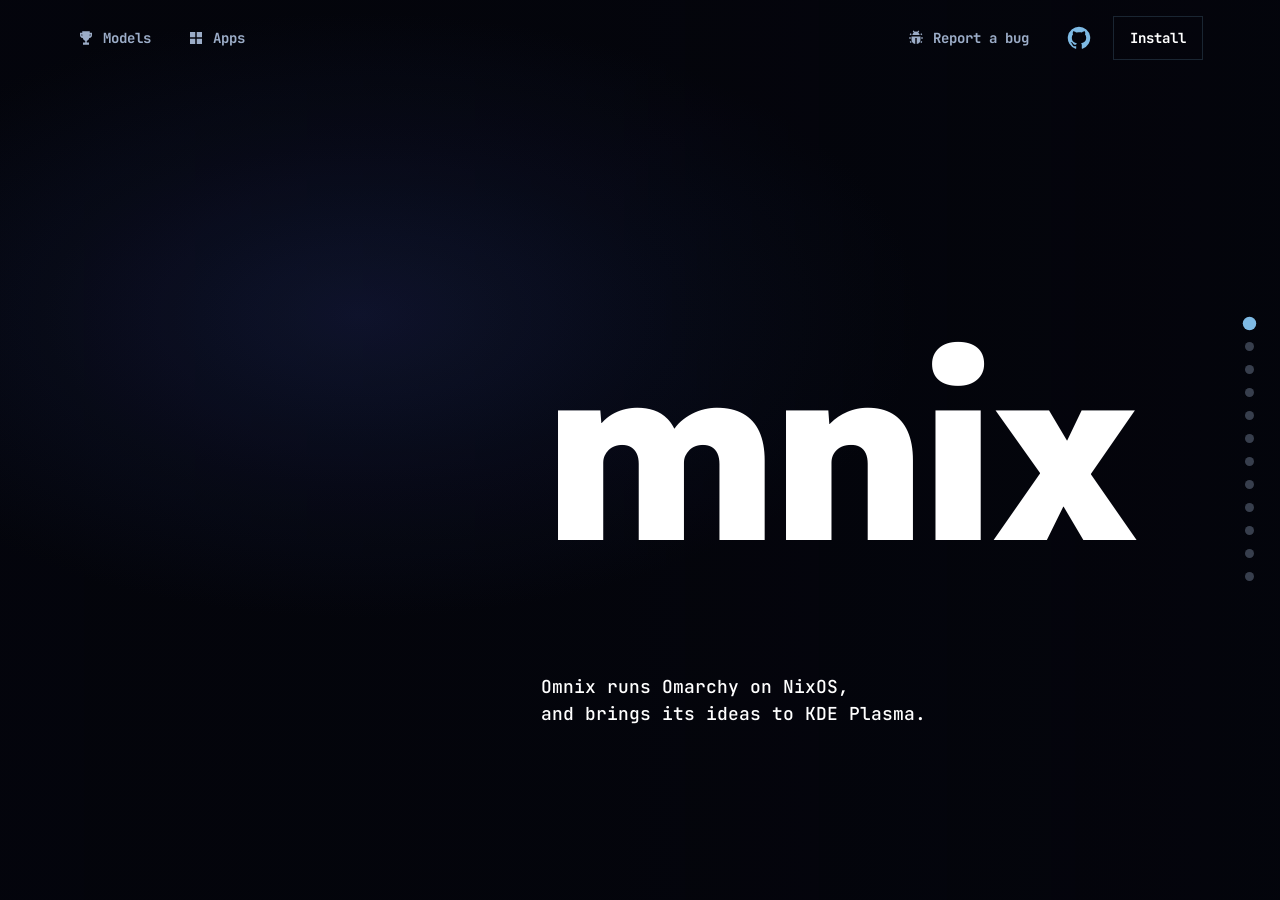
==== commit 37b3d120: "Why Omnix statement: scroll-driven rush-and-settle entrance with proximity snap The #who block enter" ====
--- a/index.html
+++ b/index.html
@@ -588,6 +588,33 @@
   .statement .lede { max-width: 62ch; }
   .statement .lede + .lede { margin-top: 16px; }
   .statement .cta { margin-top: 32px; gap: 14px; }
+  /* #who headline: a pure-CSS scroll-driven entrance (no scroll listeners, frame-accurate on iOS).
+     The statement block enters 45svh below its place, so it rushes up much faster than the scroll,
+     then decelerates hard ("molasses") and lands exactly in place at 70svh past the section's entry.
+     The whole block moves, so the headline never overlaps its own copy. The scroll animation owns the
+     transform; the reveal transitions keep only opacity for the copy below the headline. */
+  @supports (animation-timeline: view()) {
+    @media (prefers-reduced-motion: no-preference) {
+      #who { view-timeline: --who block; }
+      #who .statement-inner {
+        animation: who-rise linear both;
+        animation-timeline: --who;
+        animation-range: entry 0% entry 70svh;
+      }
+      .motion main #who :is(.eyebrow, h2) { opacity: 1; transform: none; transition: none; }
+      .motion main #who .lede { transform: none; transition-property: opacity; }
+      /* Gentle snap: a scroll that stops near the statement settles it under the header. */
+      @media (min-width: 861px) {
+        .page { scroll-snap-type: y proximity; }
+        #who .statement-inner { scroll-snap-align: start; scroll-margin-top: 24px; }
+      }
+    }
+  }
+  @keyframes who-rise {
+    from { transform: translate3d(0, 45svh, 0); opacity: 0; animation-timing-function: cubic-bezier(0.08, 0.82, 0.17, 1); }
+    18% { opacity: 1; }
+    to { transform: none; opacity: 1; }
+  }
 
   /* Vision: collapsed by default, expanding to show the detail. */
   .vision-list { margin-top: 26px; display: grid; gap: 12px; }
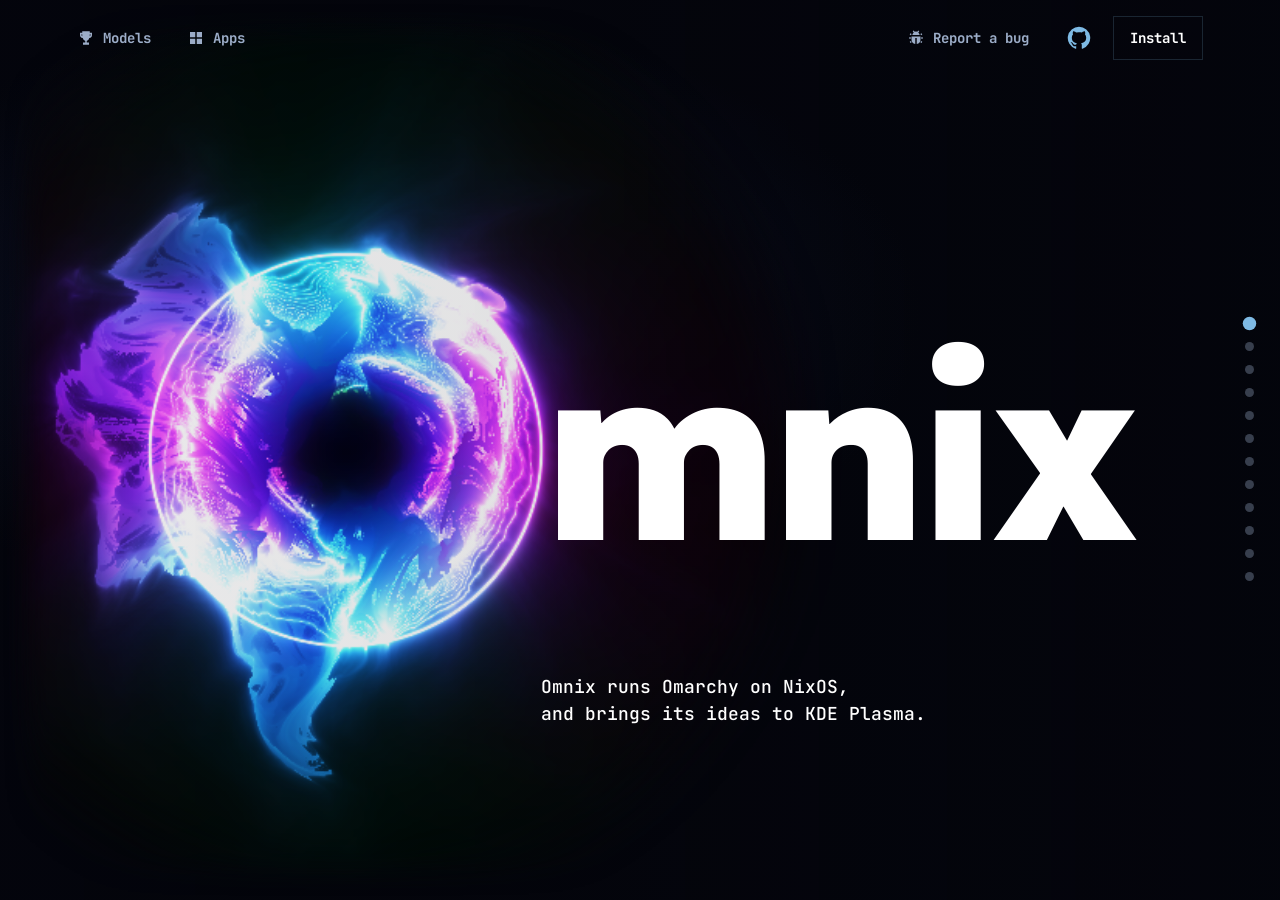
==== commit 6fedff06: "Why Omnix statement: magnetic fall into view, sticky hold, then release The #who block rushes up on " ====
--- a/index.html
+++ b/index.html
@@ -588,32 +588,54 @@
   .statement .lede { max-width: 62ch; }
   .statement .lede + .lede { margin-top: 16px; }
   .statement .cta { margin-top: 32px; gap: 14px; }
-  /* #who headline: a pure-CSS scroll-driven entrance (no scroll listeners, frame-accurate on iOS).
-     The statement block enters 45svh below its place, so it rushes up much faster than the scroll,
-     then decelerates hard ("molasses") and lands exactly in place at 70svh past the section's entry.
-     The whole block moves, so the headline never overlaps its own copy. The scroll animation owns the
-     transform; the reveal transitions keep only opacity for the copy below the headline. */
-  @supports (animation-timeline: view()) {
+  /* #who statement: magnetically falls into view together, holds, then releases. Pure CSS: scroll-driven
+     animations and position: sticky, no scroll listeners (frame-accurate on iOS). The whole block
+     (eyebrow, headline, copy, buttons) moves as one unit, .statement-inner.
+     - Pin: .statement-inner is sticky at --who-pin (header + 24px). It engages D of #who's entry after
+       the section starts entering, D = 100svh - pin + section top padding. #who is a block, not a grid,
+       because a grid item's sticky box is confined to its own grid row. Paint containment on sections
+       does not create a scroll container, so sticky still resolves against #page.
+     - Rush (translate, entry 0 -> D): starts 45svh low and rises several times faster than the scroll,
+       easing out to zero extra speed exactly when the pin engages, so it is moving 1:1 at that moment.
+     - Lock (transform, entry D -> D + --who-lock): the pinned block is still --who-lock/2 low and
+       glides the rest of the way on a quadratic ease-out whose start speed is exactly 1:1. On screen
+       the block decelerates continuously to a dead stop at its pinned place: no kink, no jump.
+     - Hold, then release: ::after adds --who-lock + --who-hold of scroll beneath the copy; after the lock
+       the block stays put for --who-hold
+       of scroll, then the section's end carries it away 1:1 with the content.
+     The animations own translate and transform; the reveal transitions keep only opacity. */
+  #who {
+    --who-pin: calc(var(--header-height) + 24px);
+    --who-d: calc(100svh - var(--who-pin) + clamp(80px, 12svh, 150px));
+  }
+  @supports (animation-timeline: view()) and (position: sticky) {
     @media (prefers-reduced-motion: no-preference) {
-      #who { view-timeline: --who block; }
+      #who { --who-lock: 24svh; --who-hold: 40svh; display: block; view-timeline: --who block; }
+      #who::after { content: ""; display: block; height: calc(var(--who-lock) + var(--who-hold)); }
       #who .statement-inner {
-        animation: who-rise linear both;
-        animation-timeline: --who;
-        animation-range: entry 0% entry 70svh;
+        position: sticky; top: var(--who-pin);
+        animation: who-rush linear both, who-lock linear both;
+        animation-timeline: --who, --who;
+        animation-range: entry 0% entry var(--who-d), entry var(--who-d) entry calc(var(--who-d) + var(--who-lock));
       }
       .motion main #who :is(.eyebrow, h2) { opacity: 1; transform: none; transition: none; }
       .motion main #who .lede { transform: none; transition-property: opacity; }
-      /* Gentle snap: a scroll that stops near the statement settles it under the header. */
-      @media (min-width: 861px) {
-        .page { scroll-snap-type: y proximity; }
-        #who .statement-inner { scroll-snap-align: start; scroll-margin-top: 24px; }
-      }
+      /* The #who link lands where the lock completes (start of the hold): the section's scroll margin
+         is pulled up by its top padding and the lock length. No scroll snap: the block is now taller
+         than the screen with its hold, and Chrome's proximity snap pulled wheel scrolls back to the
+         section's edges, trapping the page; the lock curve supplies the "magnet" instead. */
+      #who { scroll-margin-top: calc(24px - clamp(80px, 12svh, 150px) - var(--who-lock)); }
+      @media (max-width: 860px) { #who { --who-lock: 16svh; --who-hold: 22svh; } }
     }
   }
-  @keyframes who-rise {
-    from { transform: translate3d(0, 45svh, 0); opacity: 0; animation-timing-function: cubic-bezier(0.08, 0.82, 0.17, 1); }
+  @keyframes who-rush {
+    from { translate: 0 45svh; opacity: 0; animation-timing-function: cubic-bezier(0.08, 0.82, 0.17, 1); }
     18% { opacity: 1; }
-    to { transform: none; opacity: 1; }
+    to { translate: none; opacity: 1; }
+  }
+  @keyframes who-lock {
+    from { transform: translate3d(0, calc(var(--who-lock) / 2), 0); animation-timing-function: cubic-bezier(0.333, 0.667, 0.667, 1); }
+    to { transform: none; }
   }
 
   /* Vision: collapsed by default, expanding to show the detail. */
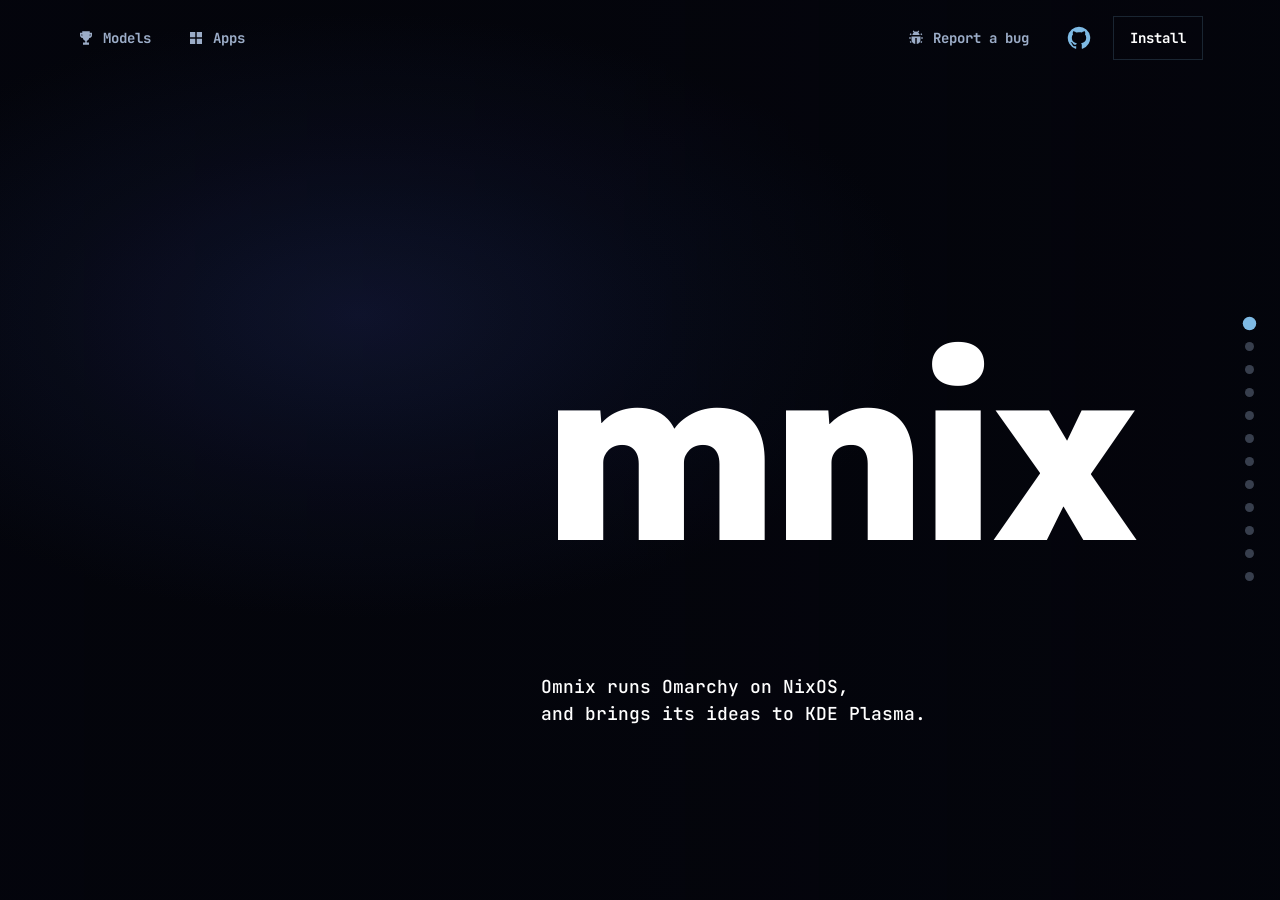
==== commit dd841aea: "Dim the hero shader on a trigger with a fixed 0.5s fade A fast scroll used to run the scroll-linked " ====
--- a/index.html
+++ b/index.html
@@ -344,6 +344,7 @@
   .lede code { color: var(--ink); background: rgba(126, 186, 228, 0.1); padding: 1px 6px; border-radius: 4px; }
 
   /* Hero */
+  .hero-dim-trigger { position: absolute; top: 20svh; left: 0; width: 1px; height: 1px; pointer-events: none; }
   .hero { position: relative; align-items: center; justify-items: center; text-align: center; }
   .hero .hero-inner { justify-items: center; }
   .hero .brand { width: 100%; }
@@ -353,7 +354,10 @@
   /* Hero layers: position comes only from position: fixed and opacity only from the
      scroll timeline below, so nothing on the scroll path runs JavaScript. One-time
      ready states fade with filter: opacity(), leaving opacity to the scroll fade. */
-  #coronal { position: fixed; inset: 0; z-index: 0; pointer-events: none; filter: opacity(0); transition: filter .45s ease-out; }
+  #coronal { position: fixed; inset: 0; z-index: 0; pointer-events: none; filter: opacity(0); opacity: 1; transition: filter .45s ease-out, opacity .5s ease-in-out; }
+  /* The shader dims on a trigger, not with the scroll position: past the marker in the hero
+     it fades over a fixed half second, so a fast flick can't skip the fade. */
+  .hero-dimmed #coronal { opacity: .08; }
   .shader-ready #coronal { filter: none; }
   .logo-orbit { position: absolute; left: calc(38vw - (100vw - min(88vw, 1240px)) / 2); top: 50%; transform: translate(-50%, -50%); width: min(80vw, 110svh); aspect-ratio: 1; display: block; pointer-events: none; }
   .logo-orbit::after {
@@ -365,6 +369,7 @@
   .wordmark-ready:not(.shader-ready) .logo-orbit::after { filter: none; }
   @media (prefers-reduced-motion: reduce) {
     .shader-ready #coronal { filter: opacity(0); transition: none; }
+    #coronal { transition: none; }
   }
   .wordmark-text { visibility: hidden; filter: opacity(0); transition: filter .45s ease-out; position: fixed; z-index: 2; pointer-events: none; font-family: "Lexend", "Arial Black", system-ui, sans-serif; font-weight: 800; line-height: 1; left: calc(38vw + min(23.142857vw, 31.821429svh) - (100vw - min(88vw, 1240px)) / 2); top: 50%; transform: translateY(-50%); font-size: clamp(3.5rem, 10vw, 8.75rem); letter-spacing: -.045em; color: #fff; }
   @media (max-width: 640px) {
@@ -383,21 +388,18 @@
      animation is computed from the scroll offset in the same frame the page moves,
      where a scroll listener would trail by a frame. svh keeps the range fixed while
      iOS toolbars slide. The tagline clears first so it never overlaps the heading. */
-  @keyframes hero-fade-shader { from { opacity: 1; } to { opacity: .08; } }
   @keyframes hero-fade-text { from { opacity: 1; } to { opacity: 0; } }
   @keyframes hero-fade-tagline { from { opacity: 1; } 62.5%, to { opacity: 0; } }
   @keyframes hero-fade-rim { from { opacity: .9; } to { opacity: 0; } }
   @supports (animation-timeline: --page) and (timeline-scope: --page) {
-    #coronal, .wordmark-text, .tagline, .logo-orbit::after {
+    .wordmark-text, .tagline, .logo-orbit::after {
       animation: hero-fade-text linear both; animation-timeline: --page; animation-range: 8svh 50svh;
     }
-    #coronal { animation-name: hero-fade-shader; }
     .tagline { animation-name: hero-fade-tagline; }
     .logo-orbit::after { animation-name: hero-fade-rim; }
   }
   /* Browsers without scroll timelines fall back to coronal.js setting --hero-fade. */
   @supports not ((animation-timeline: --page) and (timeline-scope: --page)) {
-    #coronal { opacity: calc(1 - .92 * var(--hero-fade, 0)); }
     .wordmark-text { opacity: calc(1 - var(--hero-fade, 0)); }
     .tagline { opacity: calc(1 - 1.6 * var(--hero-fade, 0)); }
     .logo-orbit::after { opacity: calc(.9 * (1 - var(--hero-fade, 0))); }
@@ -721,6 +723,7 @@
 <div class="page" id="page" tabindex="-1">
 <main>
   <section class="hero" id="top">
+    <div class="hero-dim-trigger" aria-hidden="true"></div>
     <div class="hero-inner">
       <div class="brand">
         <div class="wordmark" role="img" aria-label="Omnix">
@@ -1428,7 +1431,7 @@
 });
 </script>
 <script src="shader-layout.js?v=mobile-stability-alpha-20261004" defer></script>
-<script src="coronal.js?v=20261005-pinned-shader" defer></script>
+<script src="coronal.js?v=20261006-shader-dim-trigger" defer></script>
 <script src="column-scroll.js?v=20261005-pinned-shader" defer></script>
 <script src="desktop-preview.js?v=20261004-demo-tabs-only" defer></script>
 <script src="omarchy-preview.js?v=20261005-toolbar-shader" defer></script>
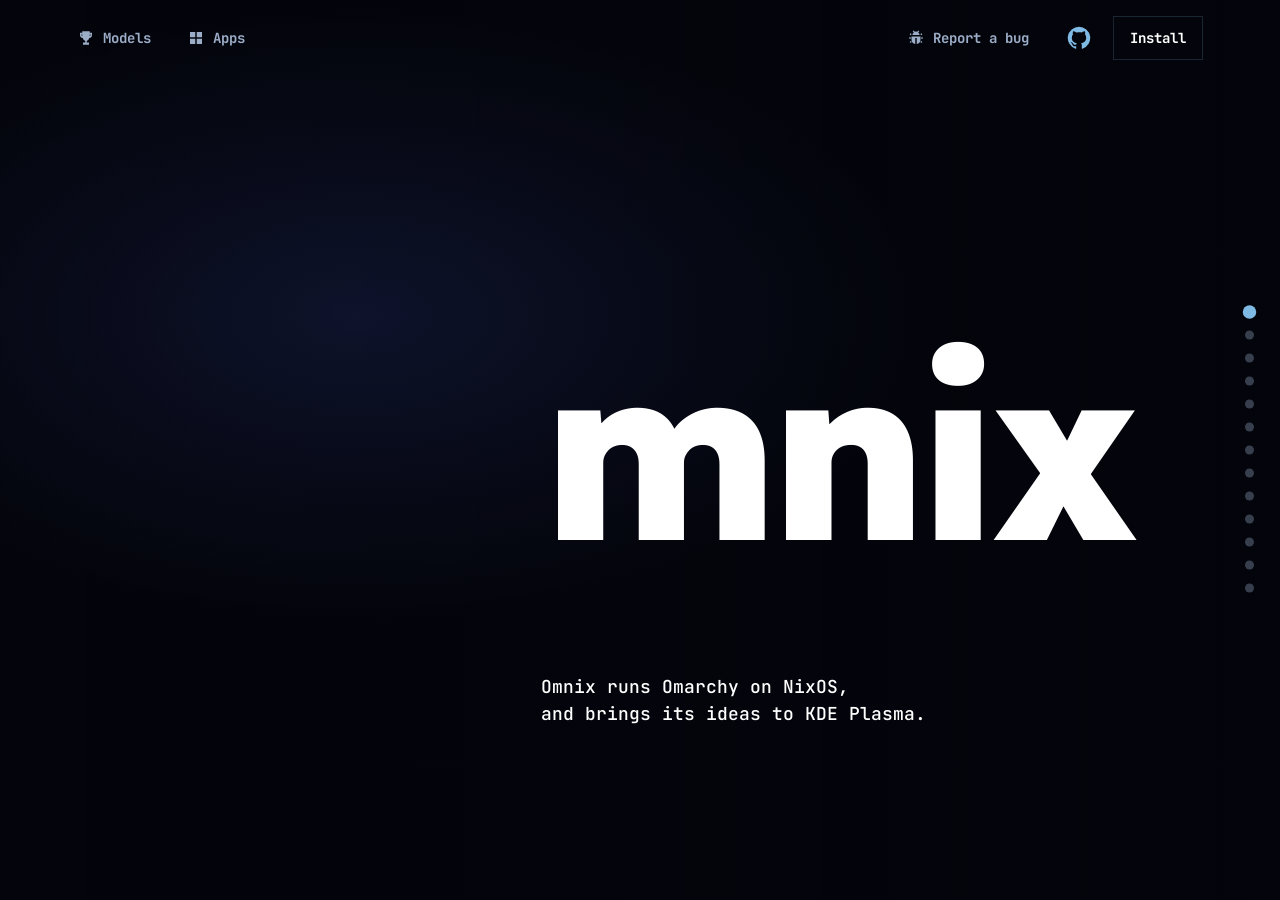
==== commit 292a503b: "Add Omarchy Plugins section with support status and Plasma limitations" ====
--- a/index.html
+++ b/index.html
@@ -343,8 +343,21 @@
   code, .mono { font-family: var(--font-mono); font-size: 0.92em; }
   .lede code { color: var(--ink); background: rgba(126, 186, 228, 0.1); padding: 1px 6px; border-radius: 4px; }
 
+  /* Plugin compatibility: status stays visible alongside the capabilities. */
+  .plugin-status { color: var(--ice); font-family: var(--font-mono); font-size: var(--step--1); }
+  .plugin-links { margin-top: 26px; }
+  .plugin-capabilities { display: grid; gap: 14px; margin: 0; }
+  .plugin-capabilities > div { padding: 22px; border: 1px solid var(--line); border-radius: 14px; background: var(--panel); }
+  .plugin-capabilities dt { color: var(--ink); font-weight: 600; margin-bottom: 8px; }
+  .plugin-capabilities dd { color: var(--muted); margin: 0; }
+
   /* Hero */
-  .hero-dim-trigger { position: absolute; top: 20svh; left: 0; width: 1px; height: 1px; pointer-events: none; }
+  /* Hysteresis: the shader dims once 20svh of the hero has scrolled away, but wakes as soon as
+     you scroll back above 45svh, before the wordmark is fully back, so there's no thin band
+     where the hero is mostly on screen and the shader is still dark. */
+  .hero-dim-trigger, .hero-wake-trigger { position: absolute; left: 0; width: 1px; height: 1px; pointer-events: none; }
+  .hero-dim-trigger { top: 20svh; }
+  .hero-wake-trigger { top: 45svh; }
   .hero { position: relative; align-items: center; justify-items: center; text-align: center; }
   .hero .hero-inner { justify-items: center; }
   .hero .brand { width: 100%; }
@@ -709,6 +722,7 @@
   <a href="#top" aria-label="Omnix"></a>
   <a href="#who" aria-label="Why Omnix"></a>
   <a href="#flavors" aria-label="Choose your desktop"></a>
+  <a href="#plugins" aria-label="Omarchy Plugins"></a>
   <a href="#ml" aria-label="Private AI on your own GPU, running instantly"></a>
   <a href="#rollback" aria-label="Every update can be undone"></a>
   <a href="#runs" aria-label="Linux apps working on NixOS"></a>
@@ -724,6 +738,7 @@
 <main>
   <section class="hero" id="top">
     <div class="hero-dim-trigger" aria-hidden="true"></div>
+    <div class="hero-wake-trigger" aria-hidden="true"></div>
     <div class="hero-inner">
       <div class="brand">
         <div class="wordmark" role="img" aria-label="Omnix">
@@ -765,6 +780,36 @@
         <div class="preview-monitors"></div>
         <p class="preview-caption" aria-live="polite">Hyprland - Omarchy · interactive illustration · colors from Omarchy’s themes</p>
       </div>
+    </div>
+  </section>
+
+  <section id="plugins" aria-labelledby="plugins-heading">
+    <div class="split">
+      <div>
+        <div class="eyebrow">Omarchy Plugins</div>
+        <h2 id="plugins-heading">Make your desktop <em>your own.</em></h2>
+        <p class="plugin-status">Omnix integration · under development</p>
+        <p class="lede">Omarchy’s plugin system lets you add bar widgets, open custom panels, run background services, or replace the whole bar. Community plugins are shared as Git repositories and managed from Omarchy’s plugin menu.</p>
+        <p class="lede">Hyprland - Omarchy already includes the plugin host. We’re working toward verified installation, updates and removal on Omnix, with support tracked in our public roadmap.</p>
+        <div class="cta plugin-links">
+          <a class="btn primary" href="https://plugins.omarchy.org/">Browse Omarchy plugins</a>
+          <a class="btn" href="https://github.com/Omnix-Linux/Autarchy/issues/2">Follow plugin support</a>
+        </div>
+      </div>
+      <dl class="plugin-capabilities">
+        <div>
+          <dt>Widgets, panels and services</dt>
+          <dd>Add the tools you want to Omarchy’s shell, or clone a built-in widget to customize it. Each plugin may need extra apps or services.</dd>
+        </div>
+        <div>
+          <dt>What about KDE Plasma?</dt>
+          <dd>Some plugins could work in a separate, adapted plugin host on Plasma Wayland. This is still being investigated. They cannot be installed directly as Plasma widgets, and plugins that depend on Hyprland need porting.</dd>
+        </div>
+        <div>
+          <dt>Your plugins, your files</dt>
+          <dd>Community plugins run with your user account’s access, so review their source before enabling them. System rollbacks leave your personal plugin files and settings in place.</dd>
+        </div>
+      </dl>
     </div>
   </section>
 
@@ -837,8 +882,9 @@
         <p class="lede">Python wheels, rustup, AppImages, Electron apps and vendor SDKs expect standard Linux folders such as
           <code>/bin/bash</code>, <code>/usr/lib</code> and <code>/lib64</code>. Omnix adds them to NixOS.</p>
         <p class="lede"><strong>Add, never relocate.</strong> Packages stay unmodified in <code>/nix/store</code> and download
-          from the same <code>cache.nixos.org</code> as NixOS. Omnix uses no overlays or patches, so it asks nothing
-          special of nixpkgs maintainers.</p>
+          from the same <code>cache.nixos.org</code> as NixOS. Omnix uses no overlays, and patches only what it has to fix
+          itself, sending each fix upstream: today, one envfs patch that lets relocatable interpreters run through
+          <code>#!/usr/bin/python3</code>.</p>
       </div>
       <div class="term" role="img" aria-label="Package sources and compatibility paths: unmodified nixpkgs packages, NixOS binary cache, local builds when needed, and standard Linux paths">
         <div class="term-bar"><i></i><i></i><i></i><b>Nix packages. Linux compatibility.</b></div>
@@ -1431,7 +1477,7 @@
 });
 </script>
 <script src="shader-layout.js?v=mobile-stability-alpha-20261004" defer></script>
-<script src="coronal.js?v=20261006-shader-dim-trigger" defer></script>
+<script src="coronal.js?v=20261006-shader-wake" defer></script>
 <script src="column-scroll.js?v=20261005-pinned-shader" defer></script>
 <script src="desktop-preview.js?v=20261004-demo-tabs-only" defer></script>
 <script src="omarchy-preview.js?v=20261005-toolbar-shader" defer></script>
